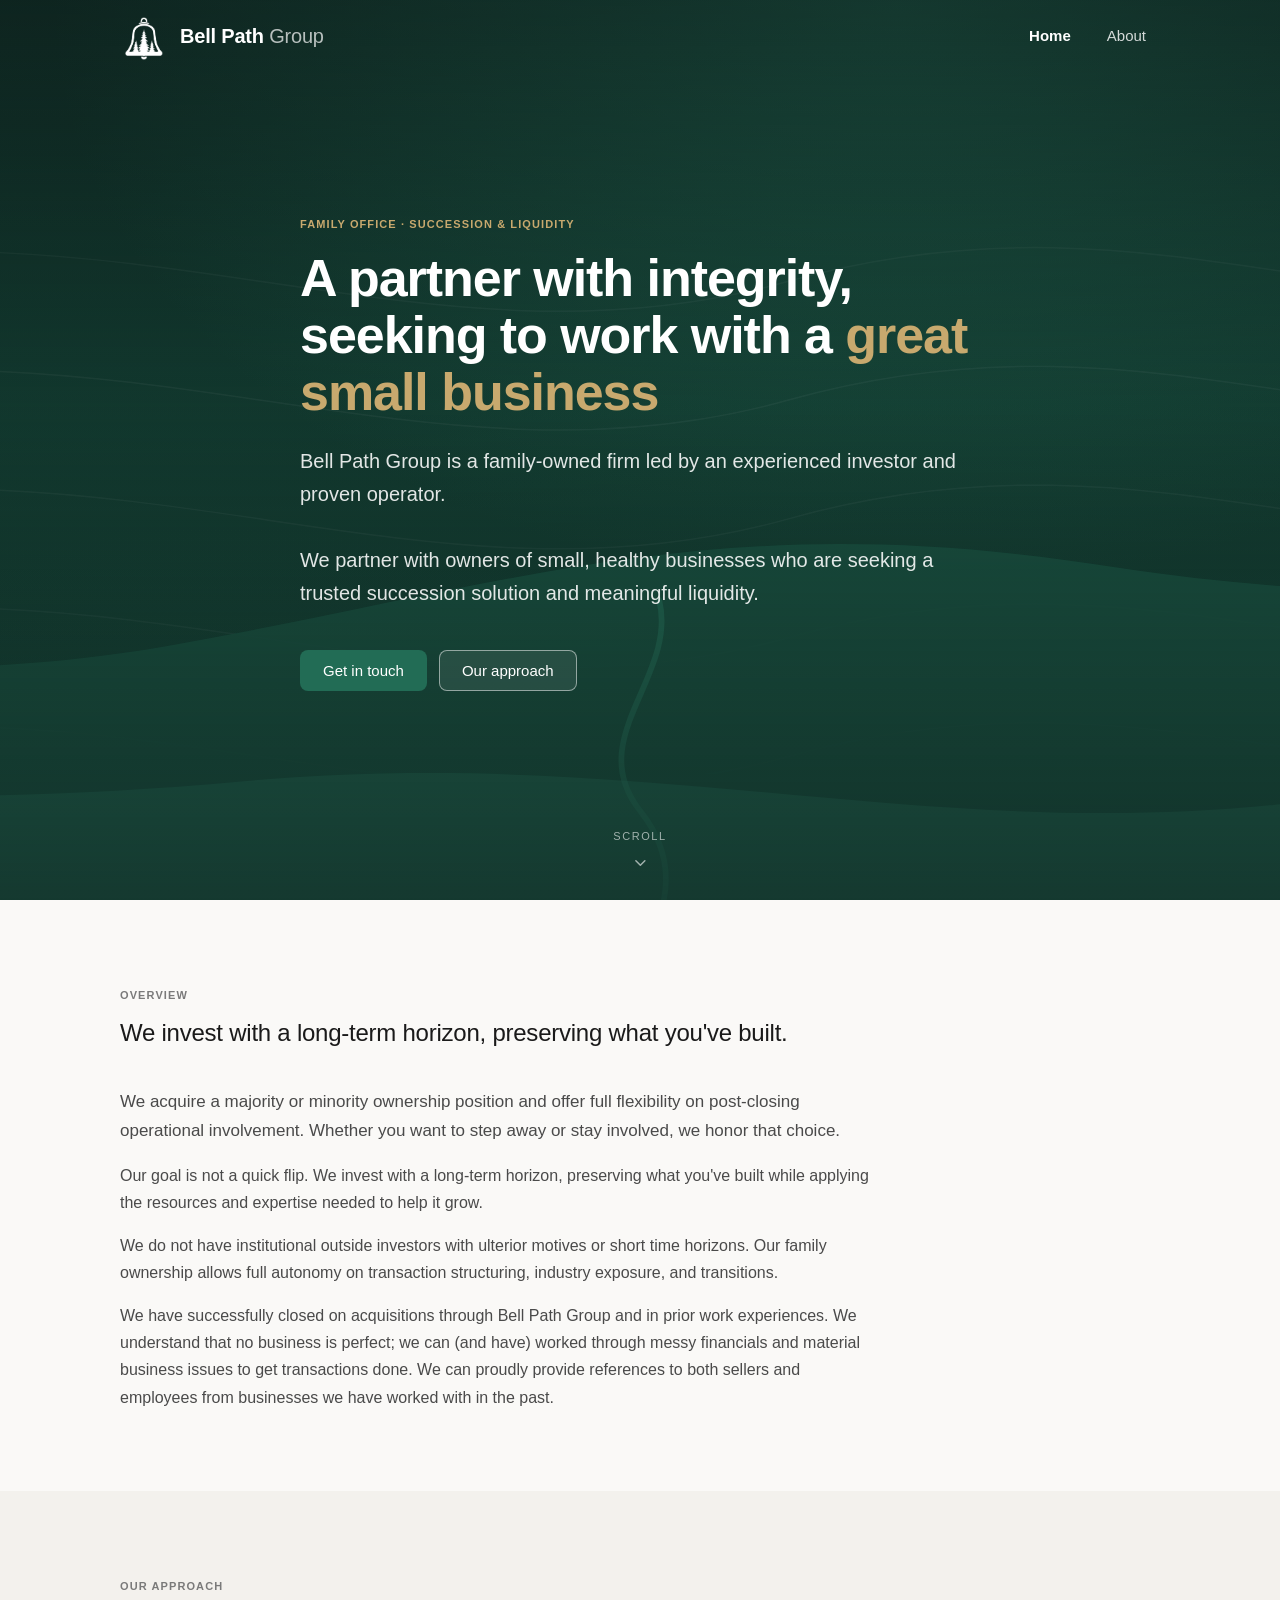
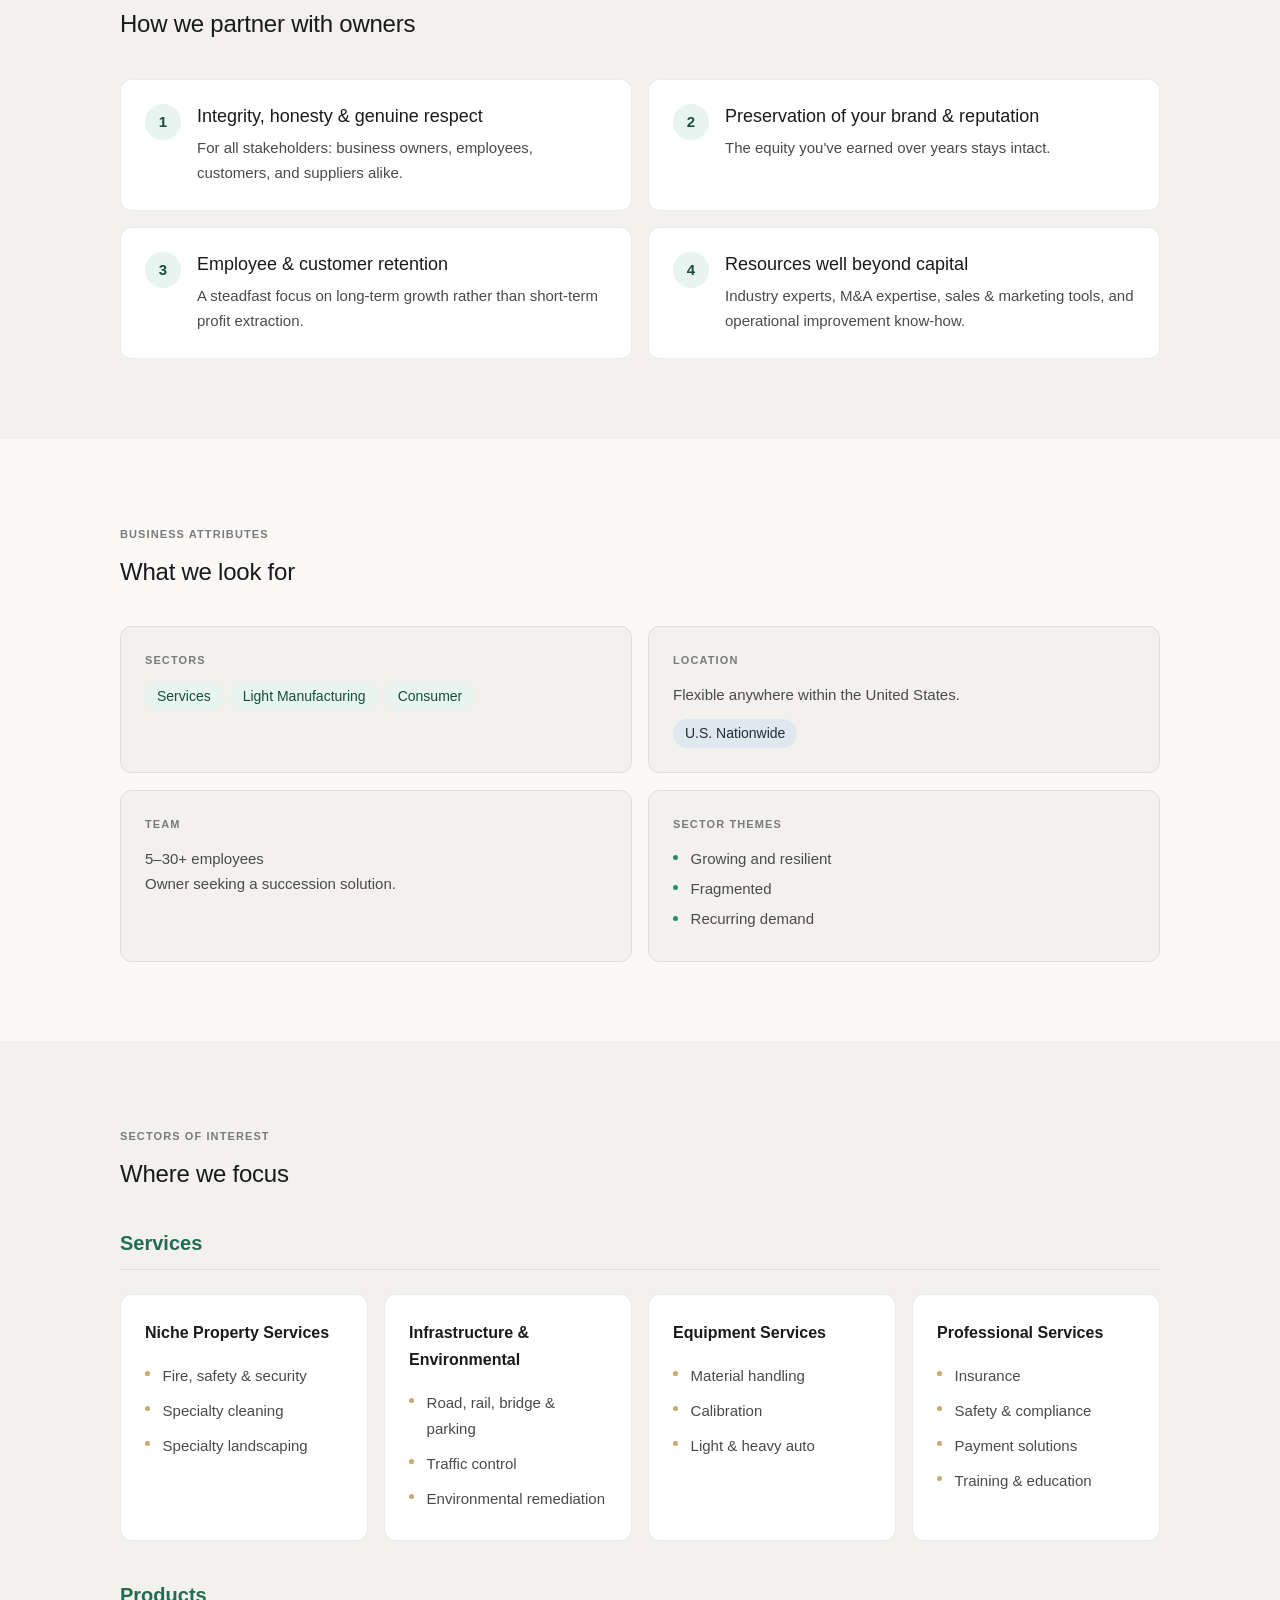
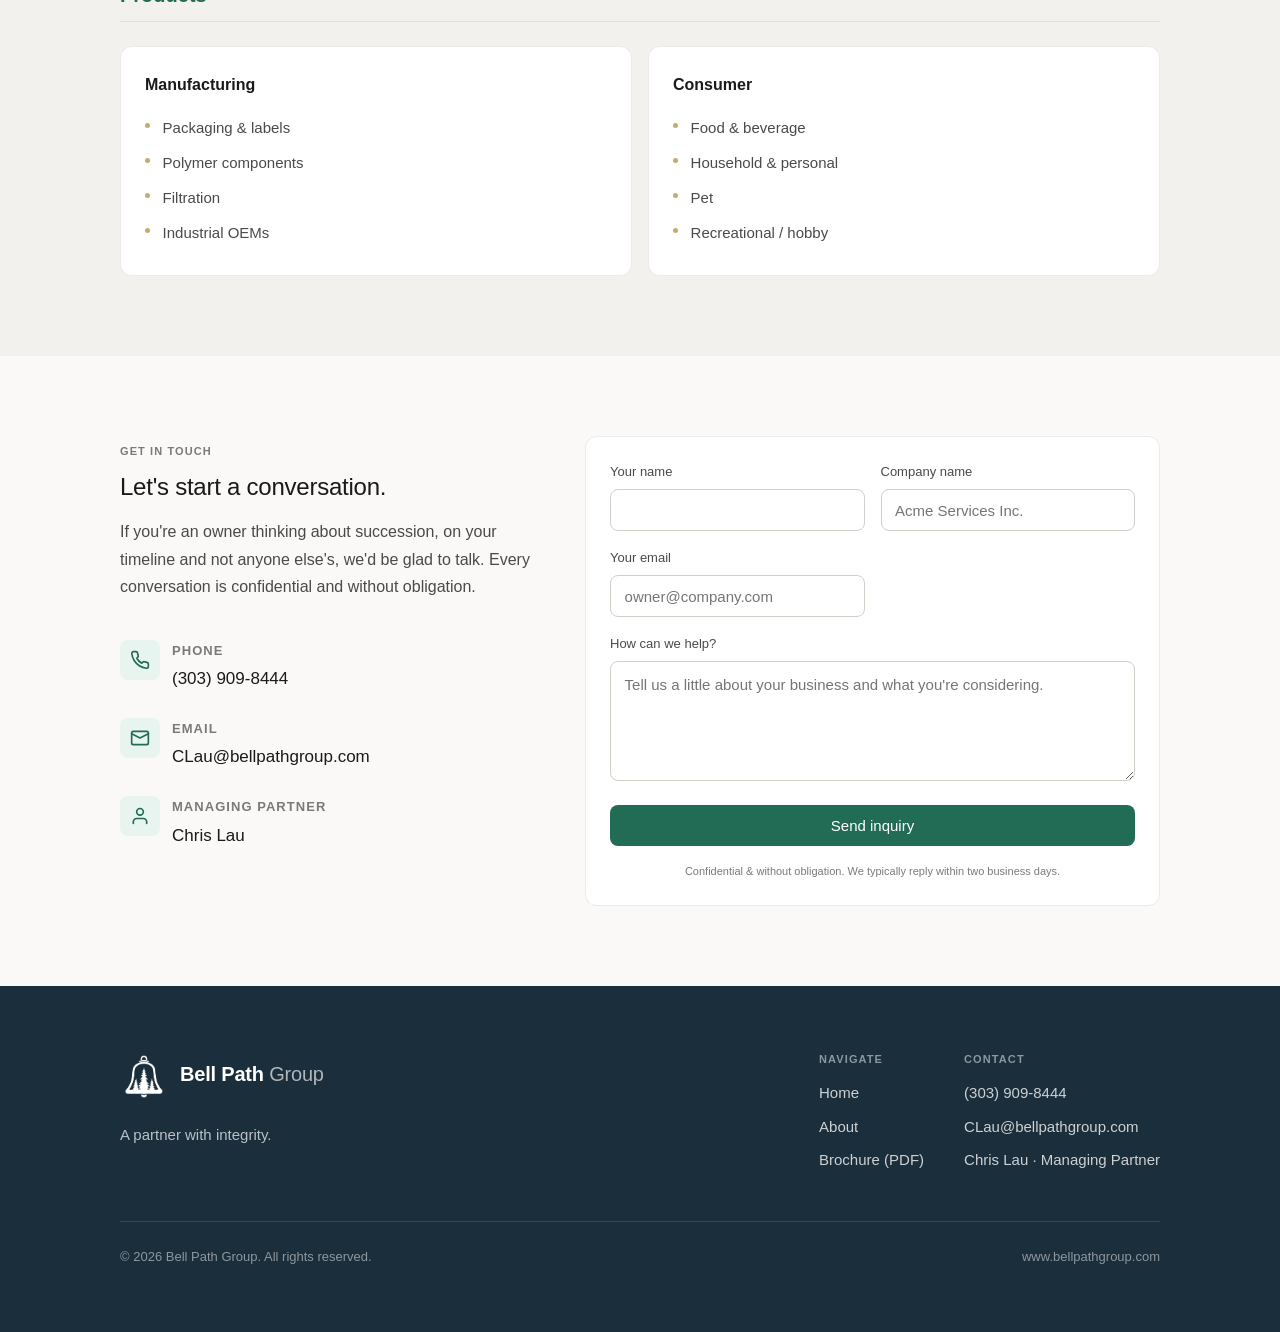
==== index.html @ 3718481f "Update overview copy and fix badge font size - Revised last overview paragraph with updated referenc" ====
<!DOCTYPE html>
<html lang="en">
<head>
  <meta charset="UTF-8" />
  <meta name="viewport" content="width=device-width, initial-scale=1.0" />

  <title>Bell Path Group — A partner with integrity for your small business</title>
  <meta name="description" content="Bell Path Group partners with owners of small, healthy businesses seeking a trusted succession solution and meaningful liquidity — investing for the long term, with integrity." />

  <!-- Canonical & social -->
  <link rel="canonical" href="https://www.bellpathgroup.com/" />
  <meta property="og:type" content="website" />
  <meta property="og:url" content="https://www.bellpathgroup.com/" />
  <meta property="og:title" content="Bell Path Group — A partner with integrity" />
  <meta property="og:description" content="A trusted succession solution and meaningful liquidity for owners of small, healthy businesses. Long-term partnership, not a rushed transaction." />
  <meta name="theme-color" content="#226C55" />

  <!-- Favicon: generated from the Bell Path Group bell mark -->
  <link rel="icon" href="assets/favicon.ico" sizes="any" />
  <link rel="icon" type="image/png" sizes="64x64" href="assets/favicon.png" />
  <link rel="apple-touch-icon" href="assets/apple-touch-icon.png" />

  <link rel="preload" href="assets/css/styles.css" as="style" />
  <link rel="stylesheet" href="assets/css/styles.css" />
</head>
<body>
  <a class="skip-link" href="#main">Skip to content</a>

  <!-- ====================================================================
       NAVIGATION (shared across pages)
       ==================================================================== -->
  <header class="nav" data-nav>
    <div class="nav__inner">
      <a class="brand" href="/" aria-label="Bell Path Group — home">
        <span class="brand__emblem">
          <img class="logo-white" src="assets/logo-white.png" alt="" width="46" height="46" />
          <img class="logo-green" src="assets/logo-green.png" alt="" width="46" height="46" />
        </span>
        <span class="brand__word">Bell Path <span class="sub">Group</span></span>
      </a>

      <button class="nav__toggle" data-nav-toggle aria-label="Toggle navigation menu" aria-expanded="false" aria-controls="nav-links">
        <svg width="24" height="24" viewBox="0 0 24 24" fill="none" stroke="currentColor" stroke-width="2" stroke-linecap="round">
          <line x1="3" y1="6" x2="21" y2="6"/><line x1="3" y1="12" x2="21" y2="12"/><line x1="3" y1="18" x2="21" y2="18"/>
        </svg>
      </button>

      <nav class="nav__links" id="nav-links" data-nav-links aria-label="Primary">
        <a class="nav__link" href="/" aria-current="page">Home</a>
        <a class="nav__link" href="/about/">About</a>
      </nav>
    </div>
  </header>

  <main id="main">

    <!-- ==================================================================
         HERO — layered, on-brand parallax scene
         ================================================================== -->
    <section class="hero" data-hero>
      <!-- Parallax stage: each layer scrolls at its own data-speed -->
      <div class="hero__stage" aria-hidden="true">
        <div class="parallax-layer layer--sky"       data-speed="0.04"></div>
        <div class="parallax-layer layer--topo"      data-speed="0.10"></div>
        <div class="parallax-layer layer--ridge-far" data-speed="0.16"></div>
        <div class="parallax-layer layer--ridge-mid" data-speed="0.26"></div>
        <div class="parallax-layer layer--fore"      data-speed="0.40"></div>
      </div>
      <div class="hero__scrim" aria-hidden="true"></div>

      <div class="container hero__content">
        <span class="eyebrow reveal">Family Office · Succession & Liquidity</span>
        <h1 class="display hero__title reveal" data-delay="1">
          A partner with integrity, seeking to work with a <span class="accent">great small business</span>
        </h1>
        <p class="hero__lede reveal" data-delay="2">
          Bell Path Group is a family-owned firm led by an experienced investor and proven operator.<br><br>We partner with owners of small, healthy businesses who are seeking a trusted succession solution and meaningful liquidity.
        </p>
        <div class="hero__actions reveal" data-delay="3">
          <a class="btn btn--primary" href="#contact">Get in touch</a>
          <a class="btn btn--outline btn--on-dark" href="#approach">Our approach</a>
        </div>
      </div>

      <span class="hero__cue" aria-hidden="true">
        Scroll
        <svg width="18" height="18" viewBox="0 0 24 24" fill="none" stroke="currentColor" stroke-width="2" stroke-linecap="round" stroke-linejoin="round">
          <polyline points="6 9 12 15 18 9"/>
        </svg>
      </span>
    </section>

    <!-- ==================================================================
         OVERVIEW
         ================================================================== -->
    <section class="section" id="overview">
      <div class="container">
        <div class="section-head reveal">
          <span class="eyebrow">Overview</span>
          <h2>We invest with a long-term horizon, preserving what you've built.</h2>
        </div>
        <div class="prose" style="max-width: var(--maxw-prose);">
          <p class="body-lg reveal">
            We acquire a majority or minority ownership position and offer full flexibility on post-closing
            operational involvement. Whether you want to step away or stay involved, we honor that choice.
          </p>
          <p class="body reveal mt-4" data-delay="1">
            Our goal is not a quick flip. We invest with a long-term horizon, preserving what you've
            built while applying the resources and expertise needed to help it grow.
          </p>
          <p class="body reveal mt-4" data-delay="2">
            We do not have institutional outside investors with ulterior motives or short time horizons. Our family ownership allows full autonomy on transaction structuring, industry exposure, and transitions.
          </p>
          <p class="body reveal mt-4" data-delay="3">
            We have successfully closed on acquisitions through Bell Path Group and in prior work experiences. We understand that no business is perfect; we can (and have) worked through messy financials and material business issues to get transactions done. We can proudly provide references to both sellers and employees from businesses we have worked with in the past.
          </p>
        </div>
      </div>
    </section>

    <!-- ==================================================================
         OUR APPROACH
         ================================================================== -->
    <section class="section bg-linen" id="approach">
      <div class="container">
        <div class="section-head reveal">
          <span class="eyebrow">Our Approach</span>
          <h2>How we partner with owners</h2>
        </div>
        <div class="approach">
          <div class="approach__item reveal">
            <span class="approach__num">1</span>
            <div>
              <h3>Integrity, honesty &amp; genuine respect</h3>
              <p>For all stakeholders: business owners, employees, customers, and suppliers alike.</p>
            </div>
          </div>
          <div class="approach__item reveal" data-delay="1">
            <span class="approach__num">2</span>
            <div>
              <h3>Preservation of your brand &amp; reputation</h3>
              <p>The equity you've earned over years stays intact.</p>
            </div>
          </div>
          <div class="approach__item reveal" data-delay="2">
            <span class="approach__num">3</span>
            <div>
              <h3>Employee &amp; customer retention</h3>
              <p>A steadfast focus on long-term growth rather than short-term profit extraction.</p>
            </div>
          </div>
          <div class="approach__item reveal" data-delay="3">
            <span class="approach__num">4</span>
            <div>
              <h3>Resources well beyond capital</h3>
              <p>Industry experts, M&amp;A expertise, sales &amp; marketing tools, and operational improvement know-how.</p>
            </div>
          </div>
        </div>
      </div>
    </section>

    <!-- ==================================================================
         BUSINESS ATTRIBUTES
         ================================================================== -->
    <section class="section" id="attributes">
      <div class="container">
        <div class="section-head reveal">
          <span class="eyebrow">Business Attributes</span>
          <h2>What we look for</h2>
        </div>

        <div class="grid grid--2">
          <div class="card card--surface attr reveal">
            <span class="eyebrow">Sectors</span>
            <div class="tag-row mt-2">
              <span class="badge badge--green">Services</span>
              <span class="badge badge--green">Light Manufacturing</span>
              <span class="badge badge--green">Consumer</span>
            </div>
          </div>
          <div class="card card--surface attr reveal" data-delay="1">
            <span class="eyebrow">Location</span>
            <p>Flexible anywhere within the United States.</p>
            <span class="badge badge--navy mt-2" style="margin-top:0.75rem;">U.S. Nationwide</span>
          </div>
          <div class="card card--surface attr reveal" data-delay="2">
            <span class="eyebrow">Team</span>
            <p>5–30+ employees</p>
            <p>Owner seeking a succession solution.</p>
          </div>
          <div class="card card--surface attr reveal" data-delay="3">
            <span class="eyebrow">Sector Themes</span>
            <ul>
              <li>Growing and resilient</li>
              <li>Fragmented</li>
              <li>Recurring demand</li>
            </ul>
          </div>
        </div>
      </div>
    </section>

    <!-- ==================================================================
         SECTORS OF INTEREST
         ================================================================== -->
    <section class="section bg-linen" id="sectors">
      <div class="container">
        <div class="section-head reveal">
          <span class="eyebrow">Sectors of Interest</span>
          <h2>Where we focus</h2>
        </div>

        <!-- Services -->
        <div class="sector-group">
          <h3 class="reveal">Services</h3>
          <div class="grid grid--4">
            <div class="card sector-card reveal">
              <h4>Niche Property Services</h4>
              <ul>
                <li>Fire, safety &amp; security</li>
                <li>Specialty cleaning</li>
                <li>Specialty landscaping</li>
              </ul>
            </div>
            <div class="card sector-card reveal" data-delay="1">
              <h4>Infrastructure &amp; Environmental</h4>
              <ul>
                <li>Road, rail, bridge &amp; parking</li>
                <li>Traffic control</li>
                <li>Environmental remediation</li>
              </ul>
            </div>
            <div class="card sector-card reveal" data-delay="2">
              <h4>Equipment Services</h4>
              <ul>
                <li>Material handling</li>
                <li>Calibration</li>
                <li>Light &amp; heavy auto</li>
              </ul>
            </div>
            <div class="card sector-card reveal" data-delay="3">
              <h4>Professional Services</h4>
              <ul>
                <li>Insurance</li>
                <li>Safety &amp; compliance</li>
                <li>Payment solutions</li>
                <li>Training &amp; education</li>
              </ul>
            </div>
          </div>
        </div>

        <!-- Products -->
        <div class="sector-group">
          <h3 class="reveal">Products</h3>
          <div class="grid grid--2">
            <div class="card sector-card reveal">
              <h4>Manufacturing</h4>
              <ul>
                <li>Packaging &amp; labels</li>
                <li>Polymer components</li>
                <li>Filtration</li>
                <li>Industrial OEMs</li>
              </ul>
            </div>
            <div class="card sector-card reveal" data-delay="1">
              <h4>Consumer</h4>
              <ul>
                <li>Food &amp; beverage</li>
                <li>Household &amp; personal</li>
                <li>Pet</li>
                <li>Recreational / hobby</li>
              </ul>
            </div>
          </div>
        </div>
      </div>
    </section>

    <!-- ==================================================================
         CONTACT — Netlify-ready form + direct details
         ================================================================== -->
    <section class="section" id="contact">
      <div class="container">
        <div class="contact-grid">
          <!-- Left: invitation + direct contact -->
          <div class="reveal">
            <span class="eyebrow">Get in touch</span>
            <h2 class="mt-2">Let's start a conversation.</h2>
            <p class="body mt-4">
              If you're an owner thinking about succession, on your timeline and not anyone else's,
              we'd be glad to talk. Every conversation is confidential and without obligation.
            </p>

            <div class="mt-10">
              <div class="contact-detail">
                <span class="contact-detail__icon" aria-hidden="true">
                  <svg width="20" height="20" viewBox="0 0 24 24" fill="none" stroke="currentColor" stroke-width="2" stroke-linecap="round" stroke-linejoin="round">
                    <path d="M22 16.92v3a2 2 0 0 1-2.18 2 19.79 19.79 0 0 1-8.63-3.07 19.5 19.5 0 0 1-6-6 19.79 19.79 0 0 1-3.07-8.67A2 2 0 0 1 4.11 2h3a2 2 0 0 1 2 1.72c.13.96.36 1.9.7 2.81a2 2 0 0 1-.45 2.11L8.09 9.91a16 16 0 0 0 6 6l1.27-1.27a2 2 0 0 1 2.11-.45c.91.34 1.85.57 2.81.7A2 2 0 0 1 22 16.92z"/>
                  </svg>
                </span>
                <div>
                  <h4>Phone</h4>
                  <a href="tel:+18477700417">(303) 909-8444</a>
                </div>
              </div>

              <div class="contact-detail">
                <span class="contact-detail__icon" aria-hidden="true">
                  <svg width="20" height="20" viewBox="0 0 24 24" fill="none" stroke="currentColor" stroke-width="2" stroke-linecap="round" stroke-linejoin="round">
                    <rect x="2" y="4" width="20" height="16" rx="2"/><path d="m22 7-10 5L2 7"/>
                  </svg>
                </span>
                <div>
                  <h4>Email</h4>
                  <a href="mailto:CLau@bellpathgroup.com">CLau@bellpathgroup.com</a>
                </div>
              </div>

              <div class="contact-detail">
                <span class="contact-detail__icon" aria-hidden="true">
                  <svg width="20" height="20" viewBox="0 0 24 24" fill="none" stroke="currentColor" stroke-width="2" stroke-linecap="round" stroke-linejoin="round">
                    <path d="M20 21v-2a4 4 0 0 0-4-4H8a4 4 0 0 0-4 4v2"/><circle cx="12" cy="7" r="4"/>
                  </svg>
                </span>
                <div>
                  <h4>Managing Partner</h4>
                  <p>Chris Lau</p>
                </div>
              </div>
            </div>
          </div>

          <!-- Right: contact form (Web3Forms) -->
          <div class="card contact-card reveal" data-delay="1">
            <form id="inquiry-form" method="POST" action="https://api.web3forms.com/submit">
              <input type="hidden" name="access_key" value="f7a4c2f8-118b-4cdc-b929-c0ab3ffe552f" />
              <input type="hidden" name="subject" value="New Inquiry — Bell Path Group" />
              <input type="hidden" name="from_name" value="Bell Path Group Website" />
              <input type="checkbox" name="botcheck" style="display:none" />

              <div class="form-grid">
                <div class="field">
                  <label class="field-label" for="name">Your name</label>
                  <input class="field-input" id="name" name="name" type="text" autocomplete="name" required />
                </div>
                <div class="field">
                  <label class="field-label" for="company">Company name</label>
                  <input class="field-input" id="company" name="company" type="text" placeholder="Acme Services Inc." autocomplete="organization" />
                </div>
                <div class="field">
                  <label class="field-label" for="email">Your email</label>
                  <input class="field-input" id="email" name="email" type="email" placeholder="owner@company.com" autocomplete="email" required />
                </div>

                <div class="field full">
                  <label class="field-label" for="message">How can we help?</label>
                  <textarea class="field-textarea" id="message" name="message" placeholder="Tell us a little about your business and what you're considering."></textarea>
                </div>
              </div>

              <button class="btn btn--primary mt-6" type="submit" style="width:100%;">Send inquiry</button>
              <p class="field-hint text-center mt-4">Confidential &amp; without obligation. We typically reply within two business days.</p>
            </form>
          </div>
        </div>
      </div>
    </section>
  </main>

  <!-- ====================================================================
       FOOTER (shared across pages)
       ==================================================================== -->
  <footer class="footer">
    <div class="container footer__inner">
      <div class="footer__brand">
        <a class="brand" href="/" aria-label="Bell Path Group — home">
          <span class="brand__emblem">
            <img class="logo-white" src="assets/logo-white.png" alt="" width="46" height="46" />
            <img class="logo-green" src="assets/logo-green.png" alt="" width="46" height="46" />
          </span>
          <span class="brand__word">Bell Path <span class="sub">Group</span></span>
        </a>
        <p class="footer__tagline">A partner with integrity.</p>
      </div>

      <div class="footer__nav">
        <div class="footer__col">
          <h4>Navigate</h4>
          <a href="/">Home</a>
          <a href="/about/">About</a>
          <a href="assets/brochure.pdf" target="_blank" rel="noopener">Brochure (PDF)</a>
        </div>
        <div class="footer__col">
          <h4>Contact</h4>
          <a href="tel:+18477700417">(303) 909-8444</a>
          <a href="mailto:CLau@bellpathgroup.com">CLau@bellpathgroup.com</a>
          <p>Chris Lau · Managing Partner</p>
        </div>
      </div>
    </div>

    <div class="container">
      <div class="footer__bottom">
        <span>© <span data-year>2026</span> Bell Path Group. All rights reserved.</span>
        <span>www.bellpathgroup.com</span>
      </div>
    </div>
  </footer>

  <script src="assets/js/main.js" defer></script>
</body>
</html>
---- assets/css/styles.css ----
/* ============================================================================
   Bell Path Group — Global Stylesheet
   Tokens, type scale, components, and layout translated 1:1 from
   bell_path_group_style_guide.html (v1.0 · 2026).
   ========================================================================== */

/* ---------------------------------------------------------------------------
   1. Design Tokens
   ------------------------------------------------------------------------- */
:root {
  /* Brand color palette (per style guide) */
  --bp-primary: #226C55;        /* Forest — primary brand            */
  --bp-primary-dark: #174d3c;   /* Deep Forest — hover / dark accents */
  --bp-primary-light: #2d8a6d;  /* Sage — links / light hover         */
  --bp-primary-tint: #e8f4f0;   /* Mist — tinted backgrounds          */
  --bp-primary-mid: #d0ead3;
  --bp-navy: #1a2e3b;           /* Midnight — nav / footer / text     */
  --bp-navy-mid: #2c4a5e;
  --bp-gold: #c8a96e;           /* Wheat — gold accent                */
  --bp-gold-tint: #faf3e8;
  --bp-ivory: #faf9f7;          /* Page background                    */
  --bp-linen: #f3f1ed;          /* Cards / sections                   */

  /* Text */
  --bp-text: #1a1a1a;
  --bp-text-mid: #4a4a4a;
  --bp-text-muted: #7a7a7a;

  /* Borders */
  --bp-border: rgba(34, 108, 85, 0.15);
  --bp-border-neutral: rgba(0, 0, 0, 0.08);

  /* Radius scale */
  --radius-sm: 4px;   /* chips, tags            */
  --radius-md: 8px;   /* inputs, buttons        */
  --radius-lg: 12px;  /* cards                  */
  --radius-xl: 16px;  /* panels, modals         */

  /* Spacing scale (4 / 8 / 12 / 16 / 24 / 40 / 80) */
  --space-1: 4px;
  --space-2: 8px;
  --space-3: 12px;
  --space-4: 16px;
  --space-6: 24px;
  --space-10: 40px;
  --space-20: 80px;

  /* Motion — calm and confident, never flashy */
  --ease: ease-out;
  --t-hover: 150ms;
  --t-entrance: 300ms;
  --t-page: 400ms;

  /* Layout */
  --maxw: 1120px;
  --maxw-prose: 760px;
  --nav-h: 72px;
}

/* ---------------------------------------------------------------------------
   2. Reset & Base
   ------------------------------------------------------------------------- */
*,
*::before,
*::after { box-sizing: border-box; margin: 0; padding: 0; }

html {
  scroll-behavior: smooth;
  -webkit-text-size-adjust: 100%;
}

body {
  font-family: -apple-system, BlinkMacSystemFont, 'Inter', 'Segoe UI', sans-serif;
  background: var(--bp-ivory);
  color: var(--bp-text);
  line-height: 1.7;
  font-size: 16px;
  -webkit-font-smoothing: antialiased;
  text-rendering: optimizeLegibility;
  overflow-x: hidden;
}

img { max-width: 100%; display: block; }

a { color: var(--bp-primary-light); text-decoration: none; transition: color var(--t-hover) var(--ease); }
a:hover { color: var(--bp-primary-dark); }

:focus-visible {
  outline: 2px solid var(--bp-primary);
  outline-offset: 3px;
  border-radius: var(--radius-sm);
}

/* ---------------------------------------------------------------------------
   3. Type Scale (matches style guide spec)
   ------------------------------------------------------------------------- */
.display {
  font-size: clamp(2.5rem, 6vw, 3.25rem);  /* ~48px display */
  font-weight: 600;
  letter-spacing: -0.02em;
  line-height: 1.1;
}
h1, .h1 {
  font-size: clamp(1.9rem, 4vw, 2.25rem);  /* ~36px */
  font-weight: 600;
  letter-spacing: -0.01em;
  line-height: 1.2;
  color: var(--bp-text);
}
h2, .h2 {
  font-size: clamp(1.35rem, 2.6vw, 1.5rem); /* ~24px */
  font-weight: 500;
  letter-spacing: -0.01em;
  line-height: 1.3;
  color: var(--bp-text);
}
h3, .h3 {
  font-size: 1.125rem;                       /* 18px */
  font-weight: 500;
  line-height: 1.4;
  color: var(--bp-text);
}
.body-lg { font-size: 1.0625rem; line-height: 1.7; color: var(--bp-text-mid); }
.body { font-size: 1rem; line-height: 1.7; color: var(--bp-text-mid); }
.small { font-size: 0.8125rem; color: var(--bp-text-muted); line-height: 1.6; }

.eyebrow {
  font-size: 0.6875rem;        /* 11px */
  font-weight: 600;
  text-transform: uppercase;
  letter-spacing: 0.1em;
  color: var(--bp-text-muted);
  display: inline-block;
}
.eyebrow.on-tint { color: var(--bp-primary-dark); }

/* Limit prose line length to 65–75 characters */
.prose p { max-width: var(--maxw-prose); }

/* ---------------------------------------------------------------------------
   4. Layout helpers
   ------------------------------------------------------------------------- */
.container {
  width: 100%;
  max-width: var(--maxw);
  margin: 0 auto;
  padding-inline: clamp(1.25rem, 5vw, 2.5rem);
}
.section { padding-block: clamp(3.5rem, 8vw, 5rem); }
.section--tight { padding-block: clamp(2.5rem, 6vw, 3.5rem); }
.section-head { margin-bottom: var(--space-10); max-width: var(--maxw-prose); }
.section-head .eyebrow { margin-bottom: var(--space-3); }
.section-head h2 { margin-bottom: var(--space-3); }

.divider { height: 1px; background: var(--bp-border-neutral); border: 0; }

.bg-linen { background: var(--bp-linen); }
.bg-tint { background: var(--bp-primary-tint); }
.bg-navy { background: var(--bp-navy); color: #fff; }

/* ---------------------------------------------------------------------------
   5. Navigation — floating, calm
   ------------------------------------------------------------------------- */
.nav {
  position: fixed;
  top: 0; left: 0; right: 0;
  height: var(--nav-h);
  z-index: 50;
  display: flex;
  align-items: center;
  transition: background var(--t-page) var(--ease),
              border-color var(--t-page) var(--ease),
              backdrop-filter var(--t-page) var(--ease);
  border-bottom: 1px solid transparent;
}
/* Transparent over the dark hero, solid once scrolled */
.nav--solid {
  background: rgba(250, 249, 247, 0.85);
  backdrop-filter: saturate(180%) blur(12px);
  -webkit-backdrop-filter: saturate(180%) blur(12px);
  border-bottom-color: var(--bp-border-neutral);
}
.nav__inner {
  width: 100%;
  max-width: var(--maxw);
  margin: 0 auto;
  padding-inline: clamp(1.25rem, 5vw, 2.5rem);
  display: flex;
  align-items: center;
  justify-content: space-between;
  gap: var(--space-6);
}

/* Brand lockup */
.brand { display: inline-flex; align-items: center; gap: 0.75rem; }
.brand__emblem {
  width: 48px; height: 48px;
  padding: 5px;                 /* constant — keeps logo size stable across states */
  border-radius: 50%;
  background: transparent;      /* bare on light surfaces */
  display: grid; place-items: center;
  flex-shrink: 0;
  transition: opacity var(--t-hover) var(--ease),
              background var(--t-page) var(--ease);
}
.brand__emblem img { width: 100%; height: 100%; object-fit: contain; display: block; }
.brand:hover .brand__emblem { opacity: 0.82; }

.brand__word {
  font-size: 1.25rem; font-weight: 600; letter-spacing: -0.01em;
  color: var(--bp-primary);
  transition: color var(--t-page) var(--ease);
  white-space: nowrap;
}
.brand__word .sub { font-weight: 400; color: rgba(34, 108, 85, 0.65); }

/* Logo: white on dark hero and footer, natural green when nav is solid */
.brand__emblem img.logo-white { display: none; }
.nav:not(.nav--solid) .brand__emblem img.logo-green { filter: brightness(0) invert(1); }
.nav--solid .brand__emblem img.logo-green { filter: none; }
.footer__brand .brand__emblem img.logo-green { filter: brightness(0) invert(1); }

/* Over dark hero: invert brand wordmark */
.nav:not(.nav--solid) .brand__word { color: #fff; }
.nav:not(.nav--solid) .brand__word .sub { color: rgba(255, 255, 255, 0.7); }

/* Nav links */
.nav__links { display: flex; align-items: center; gap: var(--space-2); }
.nav__link {
  font-size: 0.9375rem;
  font-weight: 500;
  color: var(--bp-text-mid);
  padding: 0.5rem 0.875rem;
  border-radius: var(--radius-md);
  transition: color var(--t-hover) var(--ease), background var(--t-hover) var(--ease);
}
.nav__link:hover { color: var(--bp-primary); background: var(--bp-primary-tint); }
.nav__link[aria-current="page"] { color: var(--bp-primary); font-weight: 600; }
.nav:not(.nav--solid) .nav__link { color: rgba(255, 255, 255, 0.82); }
.nav:not(.nav--solid) .nav__link:hover { color: #fff; background: rgba(255, 255, 255, 0.12); }
.nav:not(.nav--solid) .nav__link[aria-current="page"] { color: #fff; }

/* ---------------------------------------------------------------------------
   6. Buttons
   ------------------------------------------------------------------------- */
.btn {
  display: inline-flex;
  align-items: center;
  justify-content: center;
  gap: 0.5rem;
  font-family: inherit;
  font-size: 0.9375rem;
  font-weight: 500;
  line-height: 1;
  padding: 0.75rem 1.375rem;
  border-radius: var(--radius-md);
  border: 1.5px solid transparent;
  cursor: pointer;
  transition: background var(--t-hover) var(--ease),
              color var(--t-hover) var(--ease),
              border-color var(--t-hover) var(--ease);
  white-space: nowrap;
}
.btn--primary { background: var(--bp-primary); color: #fff; }
.btn--primary:hover { background: var(--bp-primary-dark); color: #fff; }

.btn--outline { background: transparent; color: var(--bp-primary); border-color: var(--bp-primary); }
.btn--outline:hover { background: var(--bp-primary-tint); color: var(--bp-primary-dark); }

.btn--ghost { background: transparent; color: var(--bp-text-mid); border-color: var(--bp-border-neutral); }
.btn--ghost:hover { background: var(--bp-linen); color: var(--bp-text); }

.btn--navy { background: var(--bp-navy); color: #fff; }
.btn--navy:hover { background: #0f1d26; color: #fff; }

/* On dark hero, the outline button needs light treatment */
.btn--on-dark { background: rgba(255,255,255,0.08); color: #fff; border-color: rgba(255,255,255,0.5); }
.btn--on-dark:hover { background: rgba(255,255,255,0.16); border-color: #fff; }

/* Brochure button in nav — prominent, with download glyph */
.nav .btn { padding-block: 0.6rem; }
.nav:not(.nav--solid) .btn--primary { background: var(--bp-gold); color: var(--bp-navy); }
.nav:not(.nav--solid) .btn--primary:hover { background: #d8bd86; }

/* ---------------------------------------------------------------------------
   7. Badges & Tags
   ------------------------------------------------------------------------- */
.badge {
  display: inline-block;
  padding: 0.25rem 0.75rem;
  border-radius: 999px;
  font-size: 0.875rem;
  font-weight: 500;
  line-height: 1.5;
}
.badge--green { background: var(--bp-primary-tint); color: var(--bp-primary-dark); }
.badge--navy { background: #e0e8ef; color: var(--bp-navy); }
.badge--gold { background: var(--bp-gold-tint); color: #7a5c28; }
.badge--neutral { background: var(--bp-linen); color: var(--bp-text-mid); border: 1px solid var(--bp-border-neutral); }

.tag-row { display: flex; flex-wrap: wrap; gap: var(--space-2); }

/* ---------------------------------------------------------------------------
   8. Cards & Surfaces (elevation via border/contrast — never box-shadow)
   ------------------------------------------------------------------------- */
.card {
  background: #fff;
  border: 1px solid var(--bp-border-neutral);
  border-radius: var(--radius-lg);
  padding: var(--space-6);
}
.card--surface { background: var(--bp-linen); }
.card--highlight { border: 1.5px solid rgba(34, 108, 85, 0.25); }
.card--tint { background: var(--bp-primary-tint); border: 1px solid var(--bp-border); }
.card--navy { background: var(--bp-navy); color: #fff; border: none; }

/* ---------------------------------------------------------------------------
   9. Grid utilities
   ------------------------------------------------------------------------- */
.grid { display: grid; gap: var(--space-4); }
.grid--2 { grid-template-columns: repeat(2, 1fr); }
.grid--3 { grid-template-columns: repeat(3, 1fr); }
.grid--4 { grid-template-columns: repeat(4, 1fr); }
.grid--auto { grid-template-columns: repeat(auto-fit, minmax(220px, 1fr)); }

@media (max-width: 860px) {
  .grid--3, .grid--4 { grid-template-columns: repeat(2, 1fr); }
}
@media (max-width: 560px) {
  .grid--2, .grid--3, .grid--4 { grid-template-columns: 1fr; }
}

/* ---------------------------------------------------------------------------
   10. Reveal-on-scroll animation (respects reduced motion)
   ------------------------------------------------------------------------- */
.reveal {
  opacity: 0;
  transform: translateY(22px);
  transition: opacity var(--t-entrance) var(--ease),
              transform var(--t-entrance) var(--ease);
  will-change: opacity, transform;
}
.reveal.is-visible { opacity: 1; transform: none; }
.reveal[data-delay="1"] { transition-delay: 80ms; }
.reveal[data-delay="2"] { transition-delay: 160ms; }
.reveal[data-delay="3"] { transition-delay: 240ms; }

@media (prefers-reduced-motion: reduce) {
  html { scroll-behavior: auto; }
  .reveal { opacity: 1; transform: none; transition: none; }
  .parallax-layer { transform: none !important; }
}

/* ---------------------------------------------------------------------------
   11. Footer
   ------------------------------------------------------------------------- */
.footer {
  background: var(--bp-navy);
  color: rgba(255, 255, 255, 0.7);
  padding-block: clamp(3rem, 6vw, 4rem);
}
.footer__inner {
  display: flex;
  flex-wrap: wrap;
  justify-content: space-between;
  align-items: flex-start;
  gap: var(--space-10);
}
.footer__brand .brand__word { color: #fff; }
.footer__brand .brand__word .sub { color: rgba(255,255,255,0.65); }
.footer__tagline { margin-top: var(--space-4); max-width: 34ch; font-size: 0.9375rem; line-height: 1.7; }
.footer__col h4 {
  font-size: 0.6875rem; font-weight: 600; text-transform: uppercase;
  letter-spacing: 0.1em; color: rgba(255,255,255,0.5); margin-bottom: var(--space-3);
}
.footer__col a, .footer__col p { color: rgba(255,255,255,0.78); font-size: 0.9375rem; display: block; margin-bottom: 0.5rem; }
.footer__col a:hover { color: #fff; }
.footer__nav { display: flex; gap: var(--space-10); flex-wrap: wrap; }
.footer__bottom {
  margin-top: var(--space-10);
  padding-top: var(--space-6);
  border-top: 1px solid rgba(255,255,255,0.12);
  display: flex; flex-wrap: wrap; justify-content: space-between; gap: var(--space-3);
  font-size: 0.8125rem; color: rgba(255,255,255,0.5);
}

/* ---------------------------------------------------------------------------
   12. Forms (per style guide)
   ------------------------------------------------------------------------- */
.field { display: flex; flex-direction: column; }
.field-label { font-size: 0.8125rem; font-weight: 500; color: var(--bp-text-mid); margin-bottom: 0.4rem; }
.field-input,
.field-textarea {
  width: 100%;
  padding: 0.7rem 0.85rem;
  border: 1px solid #d0cfc8;
  border-radius: var(--radius-md);
  font-size: 0.9375rem;
  font-family: inherit;
  color: var(--bp-text);
  background: #fff;
  outline: none;
  transition: border-color var(--t-hover) var(--ease), box-shadow var(--t-hover) var(--ease);
}
.field-textarea { resize: vertical; min-height: 120px; line-height: 1.6; }
.field-input:focus,
.field-textarea:focus {
  border-color: var(--bp-primary);
  box-shadow: 0 0 0 3px rgba(34, 108, 85, 0.12);
}
.field-hint { font-size: 0.6875rem; color: var(--bp-text-muted); margin-top: 0.35rem; }

/* ---------------------------------------------------------------------------
   13. Utilities
   ------------------------------------------------------------------------- */
.skip-link {
  position: absolute; left: -999px; top: 0; z-index: 100;
  background: var(--bp-primary); color: #fff;
  padding: 0.6rem 1rem; border-radius: var(--radius-md);
}
.skip-link:focus { left: 1rem; top: 1rem; color: #fff; }

.visually-hidden {
  position: absolute; width: 1px; height: 1px; padding: 0; margin: -1px;
  overflow: hidden; clip: rect(0 0 0 0); white-space: nowrap; border: 0;
}
.text-center { text-align: center; }
.mt-2 { margin-top: var(--space-2); }
.mt-4 { margin-top: var(--space-4); }
.mt-6 { margin-top: var(--space-6); }
.mt-10 { margin-top: var(--space-10); }

/* ---------------------------------------------------------------------------
   14. HERO — layered, on-brand CSS scene with scroll parallax
   A misty forest "path" built entirely in code: stacked color washes, an
   abstract topographic ridge-line, and soft light. No external image.
   ------------------------------------------------------------------------- */
.hero {
  position: relative;
  min-height: 100svh;
  display: flex;
  align-items: center;
  overflow: hidden;
  background: var(--bp-navy);
  isolation: isolate;
}

/* Stage holds every parallax layer; each moves at its own rate via JS. */
.hero__stage { position: absolute; inset: -10% 0 0 0; z-index: -2; }
.parallax-layer {
  position: absolute;
  inset: 0;
  width: 100%;
  height: 120%;
  will-change: transform;
  background-repeat: no-repeat;
  background-size: cover;
  background-position: center;
}

/* Layer 1 — deep atmospheric gradient (sky / depth) */
.layer--sky {
  background:
    radial-gradient(120% 90% at 70% 8%, rgba(45, 138, 109, 0.45) 0%, rgba(45,138,109,0) 55%),
    radial-gradient(100% 80% at 18% 100%, rgba(23, 77, 60, 0.9) 0%, rgba(23,77,60,0) 60%),
    linear-gradient(180deg, #0e2a22 0%, #123b30 38%, #174d3c 100%);
}

/* Layer 2 — far ridge line (topographic silhouette) */
.layer--ridge-far {
  background-image: url("data:image/svg+xml,%3Csvg xmlns='http://www.w3.org/2000/svg' width='1440' height='600' viewBox='0 0 1440 600' preserveAspectRatio='xMidYMax slice'%3E%3Cpath d='M0 420 C 180 360 320 400 480 372 C 660 340 760 300 960 332 C 1140 360 1280 330 1440 352 L1440 600 L0 600 Z' fill='%231b5a47'/%3E%3C/svg%3E");
  background-position: center bottom;
  opacity: 0.9;
}

/* Layer 3 — mid ridge */
.layer--ridge-mid {
  background-image: url("data:image/svg+xml,%3Csvg xmlns='http://www.w3.org/2000/svg' width='1440' height='600' viewBox='0 0 1440 600' preserveAspectRatio='xMidYMax slice'%3E%3Cpath d='M0 470 C 200 430 300 460 520 440 C 720 422 860 470 1040 452 C 1220 434 1320 466 1440 450 L1440 600 L0 600 Z' fill='%23226C55'/%3E%3C/svg%3E");
  background-position: center bottom;
}

/* Layer 4 — foreground ridge with a winding "path" */
.layer--fore {
  background-image: url("data:image/svg+xml,%3Csvg xmlns='http://www.w3.org/2000/svg' width='1440' height='620' viewBox='0 0 1440 620' preserveAspectRatio='xMidYMax slice'%3E%3Cpath d='M0 540 C 240 500 360 540 600 528 C 820 518 980 560 1180 540 C 1300 528 1380 552 1440 544 L1440 620 L0 620 Z' fill='%23123b30'/%3E%3Cpath d='M690 620 C 700 560 760 520 720 470 C 690 432 740 400 730 360' stroke='%232d8a6d' stroke-width='3' fill='none' opacity='0.5' stroke-linecap='round'/%3E%3C/svg%3E");
  background-position: center bottom;
}

/* Topographic contour overlay — subtle "path" motif from the logo */
.layer--topo {
  background-image: url("data:image/svg+xml,%3Csvg xmlns='http://www.w3.org/2000/svg' width='1200' height='800' viewBox='0 0 1200 800'%3E%3Cg fill='none' stroke='%23ffffff' stroke-width='1' opacity='0.05'%3E%3Cpath d='M-50 250 C 250 180 450 320 700 250 C 950 180 1100 300 1300 240'/%3E%3Cpath d='M-50 330 C 250 260 450 400 700 330 C 950 260 1100 380 1300 320'/%3E%3Cpath d='M-50 410 C 250 340 450 480 700 410 C 950 340 1100 460 1300 400'/%3E%3Cpath d='M-50 490 C 250 420 450 560 700 490 C 950 420 1100 540 1300 480'/%3E%3Cpath d='M-50 570 C 250 500 450 640 700 570 C 950 500 1100 620 1300 560'/%3E%3C/g%3E%3C/svg%3E");
  background-size: cover;
}

/* Readability scrim so headline text always clears contrast */
.hero__scrim {
  position: absolute; inset: 0; z-index: -1;
  background:
    linear-gradient(180deg, rgba(14,30,28,0.55) 0%, rgba(14,30,28,0.15) 45%, rgba(14,30,28,0.65) 100%);
}

.hero__content { position: relative; z-index: 1; max-width: 760px; padding-block: var(--nav-h); }
.hero .eyebrow { color: var(--bp-gold); margin-bottom: var(--space-4); }
.hero__title { color: #fff; margin-bottom: var(--space-6); }
.hero__title .accent { color: var(--bp-gold); }
.hero__lede { color: rgba(255,255,255,0.88); font-size: clamp(1.05rem, 2.2vw, 1.25rem); line-height: 1.65; max-width: 60ch; }
.hero__actions { display: flex; flex-wrap: wrap; gap: var(--space-3); margin-top: var(--space-10); }

/* Scroll cue */
.hero__cue {
  position: absolute; left: 50%; bottom: 1.75rem; transform: translateX(-50%);
  z-index: 1; display: flex; flex-direction: column; align-items: center; gap: 0.5rem;
  color: rgba(255,255,255,0.6); font-size: 0.6875rem; letter-spacing: 0.14em; text-transform: uppercase;
}
.hero__cue svg { animation: cueBob 2.4s var(--ease) infinite; }
@keyframes cueBob { 0%,100% { transform: translateY(0); } 50% { transform: translateY(6px); } }
@media (prefers-reduced-motion: reduce) { .hero__cue svg { animation: none; } }

/* ---------------------------------------------------------------------------
   15. Approach list (numbered, calm)
   ------------------------------------------------------------------------- */
.approach { display: grid; gap: var(--space-4); grid-template-columns: repeat(2, 1fr); }
@media (max-width: 760px) { .approach { grid-template-columns: 1fr; } }
.approach__item {
  display: flex; gap: var(--space-4);
  padding: var(--space-6);
  background: #fff;
  border: 1px solid var(--bp-border-neutral);
  border-radius: var(--radius-lg);
  transition: border-color var(--t-hover) var(--ease);
}
.approach__item:hover { border-color: rgba(34,108,85,0.3); }
.approach__num {
  flex-shrink: 0;
  width: 36px; height: 36px;
  border-radius: 999px;
  background: var(--bp-primary-tint);
  color: var(--bp-primary-dark);
  display: grid; place-items: center;
  font-weight: 600; font-size: 0.9375rem;
}
.approach__item h3 { margin-bottom: 0.35rem; }
.approach__item p { font-size: 0.9375rem; color: var(--bp-text-mid); }

/* ---------------------------------------------------------------------------
   16. Attribute cards
   ------------------------------------------------------------------------- */
.attr { padding: var(--space-6); }
.attr .eyebrow { margin-bottom: var(--space-3); display: block; }
.attr p, .attr ul { font-size: 0.9375rem; color: var(--bp-text-mid); }
.attr ul { list-style: none; }
.attr li { padding-left: 1.1rem; position: relative; margin-bottom: 0.3rem; }
.attr li::before {
  content: ""; position: absolute; left: 0; top: 0.62em;
  width: 5px; height: 5px; border-radius: 999px; background: var(--bp-primary-light);
}
.attr .num { font-size: 1.5rem; font-weight: 600; color: var(--bp-primary); letter-spacing: -0.02em; }

/* ---------------------------------------------------------------------------
   17. Sectors — services / products columns
   ------------------------------------------------------------------------- */
.sector-group { margin-bottom: var(--space-10); }
.sector-group:last-child { margin-bottom: 0; }
.sector-group > h3 {
  font-size: 1.25rem; font-weight: 600; color: var(--bp-primary);
  margin-bottom: var(--space-6); padding-bottom: var(--space-3);
  border-bottom: 1px solid var(--bp-border-neutral);
}
.sector-card h4 { font-size: 1rem; font-weight: 600; color: var(--bp-text); margin-bottom: var(--space-3); }
.sector-card ul { list-style: none; }
.sector-card li {
  font-size: 0.9375rem; color: var(--bp-text-mid);
  padding: 0.3rem 0 0.3rem 1.1rem; position: relative;
}
.sector-card li::before {
  content: ""; position: absolute; left: 0; top: 0.85em;
  width: 5px; height: 5px; border-radius: 999px; background: var(--bp-gold);
}

/* ---------------------------------------------------------------------------
   18. Contact section
   ------------------------------------------------------------------------- */
.contact-grid {
  display: grid; gap: var(--space-10);
  grid-template-columns: 0.85fr 1.15fr;
  align-items: start;
}
@media (max-width: 860px) { .contact-grid { grid-template-columns: 1fr; } }
.contact-card .form-grid {
  display: grid; grid-template-columns: 1fr 1fr; gap: var(--space-4);
}
.contact-card .form-grid .full { grid-column: 1 / -1; }
@media (max-width: 520px) { .contact-card .form-grid { grid-template-columns: 1fr; } }
.contact-detail { display: flex; gap: var(--space-3); align-items: flex-start; margin-bottom: var(--space-6); }
.contact-detail__icon {
  flex-shrink: 0; width: 40px; height: 40px; border-radius: var(--radius-md);
  background: var(--bp-primary-tint); color: var(--bp-primary); display: grid; place-items: center;
}
.contact-detail h4 { font-size: 0.8125rem; font-weight: 600; color: var(--bp-text-muted); text-transform: uppercase; letter-spacing: 0.08em; margin-bottom: 0.2rem; }
.contact-detail a, .contact-detail p { font-size: 1.0625rem; color: var(--bp-text); font-weight: 500; }
.contact-detail a:hover { color: var(--bp-primary); }

/* ---------------------------------------------------------------------------
   19. About page specifics
   ------------------------------------------------------------------------- */
.page-hero {
  position: relative;
  padding-top: calc(var(--nav-h) + clamp(3rem, 8vw, 5.5rem));
  padding-bottom: clamp(3rem, 7vw, 4.5rem);
  background: var(--bp-navy);
  color: #fff;
  overflow: hidden;
  isolation: isolate;
}
.page-hero::before {
  content: ""; position: absolute; inset: 0; z-index: -1;
  background:
    radial-gradient(110% 90% at 80% 0%, rgba(45,138,109,0.4) 0%, rgba(45,138,109,0) 55%),
    linear-gradient(180deg, #0e2a22 0%, #174d3c 100%);
}
.page-hero::after {
  content: ""; position: absolute; inset: 0; z-index: -1; opacity: 0.06;
  background-image: url("data:image/svg+xml,%3Csvg xmlns='http://www.w3.org/2000/svg' width='1200' height='600' viewBox='0 0 1200 600'%3E%3Cg fill='none' stroke='%23ffffff' stroke-width='1'%3E%3Cpath d='M-50 200 C 250 140 450 260 700 200 C 950 140 1100 240 1300 190'/%3E%3Cpath d='M-50 290 C 250 230 450 350 700 290 C 950 230 1100 330 1300 280'/%3E%3Cpath d='M-50 380 C 250 320 450 440 700 380 C 950 320 1100 420 1300 370'/%3E%3Cpath d='M-50 470 C 250 410 450 530 700 470 C 950 410 1100 510 1300 460'/%3E%3C/g%3E%3C/svg%3E");
  background-size: cover;
}
.page-hero .eyebrow { color: var(--bp-gold); margin-bottom: var(--space-4); }
.page-hero h1 { color: #fff; max-width: 28ch; }
.page-hero p { color: rgba(255,255,255,0.85); margin-top: var(--space-4); max-width: 60ch; font-size: 1.0625rem; }

/* Story prose */
.prose-block { max-width: var(--maxw-prose); }
.prose-block p { margin-bottom: var(--space-4); color: var(--bp-text-mid); }
.prose-block p:last-child { margin-bottom: 0; }

/* Experience timeline */
.xp { display: grid; gap: var(--space-4); }
.xp__item {
  padding: var(--space-6);
  background: #fff;
  border: 1px solid var(--bp-border-neutral);
  border-left: 3px solid var(--bp-primary);
  border-radius: var(--radius-lg);
}
.xp__head { display: flex; flex-wrap: wrap; align-items: baseline; gap: 0.5rem 0.75rem; margin-bottom: var(--space-3); }
.xp__role { font-size: 1.125rem; font-weight: 600; color: var(--bp-text); }
.xp__org { font-size: 0.9375rem; color: var(--bp-primary); font-weight: 500; }
.xp__list { list-style: none; }
.xp__list li {
  font-size: 0.9375rem; color: var(--bp-text-mid);
  padding: 0.3rem 0 0.3rem 1.1rem; position: relative;
}
.xp__list li::before {
  content: ""; position: absolute; left: 0; top: 0.82em;
  width: 5px; height: 5px; border-radius: 999px; background: var(--bp-primary-light);
}

/* ---------------------------------------------------------------------------
   20. Mobile navigation
   ------------------------------------------------------------------------- */
.nav__toggle {
  display: none;
  width: 44px; height: 44px;
  align-items: center; justify-content: center;
  background: transparent; border: none; cursor: pointer;
  color: var(--bp-text); border-radius: var(--radius-md);
}
.nav:not(.nav--solid) .nav__toggle { color: #fff; }

@media (max-width: 720px) {
  .nav__toggle { display: inline-flex; }
  .nav__links {
    position: fixed;
    inset: var(--nav-h) 0 auto 0;
    flex-direction: column;
    align-items: stretch;
    gap: 0;
    background: var(--bp-ivory);
    border-bottom: 1px solid var(--bp-border-neutral);
    padding: var(--space-3) clamp(1.25rem, 5vw, 2.5rem) var(--space-6);
    transform: translateY(-12px);
    opacity: 0;
    pointer-events: none;
    transition: opacity var(--t-entrance) var(--ease), transform var(--t-entrance) var(--ease);
  }
  .nav__links.is-open { transform: none; opacity: 1; pointer-events: auto; }
  /* Mobile menu always uses solid-style links regardless of nav state */
  .nav__link,
  .nav:not(.nav--solid) .nav__link { color: var(--bp-text-mid); padding: 0.85rem 0.5rem; border-radius: var(--radius-md); }
  .nav__link[aria-current="page"],
  .nav:not(.nav--solid) .nav__link[aria-current="page"] { color: var(--bp-primary); }
  .nav__links .btn { margin-top: var(--space-3); }
  .nav:not(.nav--solid) .btn--primary { background: var(--bp-primary); color: #fff; }
}
---- assets/css/styles.css ----
/* ============================================================================
   Bell Path Group — Global Stylesheet
   Tokens, type scale, components, and layout translated 1:1 from
   bell_path_group_style_guide.html (v1.0 · 2026).
   ========================================================================== */

/* ---------------------------------------------------------------------------
   1. Design Tokens
   ------------------------------------------------------------------------- */
:root {
  /* Brand color palette (per style guide) */
  --bp-primary: #226C55;        /* Forest — primary brand            */
  --bp-primary-dark: #174d3c;   /* Deep Forest — hover / dark accents */
  --bp-primary-light: #2d8a6d;  /* Sage — links / light hover         */
  --bp-primary-tint: #e8f4f0;   /* Mist — tinted backgrounds          */
  --bp-primary-mid: #d0ead3;
  --bp-navy: #1a2e3b;           /* Midnight — nav / footer / text     */
  --bp-navy-mid: #2c4a5e;
  --bp-gold: #c8a96e;           /* Wheat — gold accent                */
  --bp-gold-tint: #faf3e8;
  --bp-ivory: #faf9f7;          /* Page background                    */
  --bp-linen: #f3f1ed;          /* Cards / sections                   */

  /* Text */
  --bp-text: #1a1a1a;
  --bp-text-mid: #4a4a4a;
  --bp-text-muted: #7a7a7a;

  /* Borders */
  --bp-border: rgba(34, 108, 85, 0.15);
  --bp-border-neutral: rgba(0, 0, 0, 0.08);

  /* Radius scale */
  --radius-sm: 4px;   /* chips, tags            */
  --radius-md: 8px;   /* inputs, buttons        */
  --radius-lg: 12px;  /* cards                  */
  --radius-xl: 16px;  /* panels, modals         */

  /* Spacing scale (4 / 8 / 12 / 16 / 24 / 40 / 80) */
  --space-1: 4px;
  --space-2: 8px;
  --space-3: 12px;
  --space-4: 16px;
  --space-6: 24px;
  --space-10: 40px;
  --space-20: 80px;

  /* Motion — calm and confident, never flashy */
  --ease: ease-out;
  --t-hover: 150ms;
  --t-entrance: 300ms;
  --t-page: 400ms;

  /* Layout */
  --maxw: 1120px;
  --maxw-prose: 760px;
  --nav-h: 72px;
}

/* ---------------------------------------------------------------------------
   2. Reset & Base
   ------------------------------------------------------------------------- */
*,
*::before,
*::after { box-sizing: border-box; margin: 0; padding: 0; }

html {
  scroll-behavior: smooth;
  -webkit-text-size-adjust: 100%;
}

body {
  font-family: -apple-system, BlinkMacSystemFont, 'Inter', 'Segoe UI', sans-serif;
  background: var(--bp-ivory);
  color: var(--bp-text);
  line-height: 1.7;
  font-size: 16px;
  -webkit-font-smoothing: antialiased;
  text-rendering: optimizeLegibility;
  overflow-x: hidden;
}

img { max-width: 100%; display: block; }

a { color: var(--bp-primary-light); text-decoration: none; transition: color var(--t-hover) var(--ease); }
a:hover { color: var(--bp-primary-dark); }

:focus-visible {
  outline: 2px solid var(--bp-primary);
  outline-offset: 3px;
  border-radius: var(--radius-sm);
}

/* ---------------------------------------------------------------------------
   3. Type Scale (matches style guide spec)
   ------------------------------------------------------------------------- */
.display {
  font-size: clamp(2.5rem, 6vw, 3.25rem);  /* ~48px display */
  font-weight: 600;
  letter-spacing: -0.02em;
  line-height: 1.1;
}
h1, .h1 {
  font-size: clamp(1.9rem, 4vw, 2.25rem);  /* ~36px */
  font-weight: 600;
  letter-spacing: -0.01em;
  line-height: 1.2;
  color: var(--bp-text);
}
h2, .h2 {
  font-size: clamp(1.35rem, 2.6vw, 1.5rem); /* ~24px */
  font-weight: 500;
  letter-spacing: -0.01em;
  line-height: 1.3;
  color: var(--bp-text);
}
h3, .h3 {
  font-size: 1.125rem;                       /* 18px */
  font-weight: 500;
  line-height: 1.4;
  color: var(--bp-text);
}
.body-lg { font-size: 1.0625rem; line-height: 1.7; color: var(--bp-text-mid); }
.body { font-size: 1rem; line-height: 1.7; color: var(--bp-text-mid); }
.small { font-size: 0.8125rem; color: var(--bp-text-muted); line-height: 1.6; }

.eyebrow {
  font-size: 0.6875rem;        /* 11px */
  font-weight: 600;
  text-transform: uppercase;
  letter-spacing: 0.1em;
  color: var(--bp-text-muted);
  display: inline-block;
}
.eyebrow.on-tint { color: var(--bp-primary-dark); }

/* Limit prose line length to 65–75 characters */
.prose p { max-width: var(--maxw-prose); }

/* ---------------------------------------------------------------------------
   4. Layout helpers
   ------------------------------------------------------------------------- */
.container {
  width: 100%;
  max-width: var(--maxw);
  margin: 0 auto;
  padding-inline: clamp(1.25rem, 5vw, 2.5rem);
}
.section { padding-block: clamp(3.5rem, 8vw, 5rem); }
.section--tight { padding-block: clamp(2.5rem, 6vw, 3.5rem); }
.section-head { margin-bottom: var(--space-10); max-width: var(--maxw-prose); }
.section-head .eyebrow { margin-bottom: var(--space-3); }
.section-head h2 { margin-bottom: var(--space-3); }

.divider { height: 1px; background: var(--bp-border-neutral); border: 0; }

.bg-linen { background: var(--bp-linen); }
.bg-tint { background: var(--bp-primary-tint); }
.bg-navy { background: var(--bp-navy); color: #fff; }

/* ---------------------------------------------------------------------------
   5. Navigation — floating, calm
   ------------------------------------------------------------------------- */
.nav {
  position: fixed;
  top: 0; left: 0; right: 0;
  height: var(--nav-h);
  z-index: 50;
  display: flex;
  align-items: center;
  transition: background var(--t-page) var(--ease),
              border-color var(--t-page) var(--ease),
              backdrop-filter var(--t-page) var(--ease);
  border-bottom: 1px solid transparent;
}
/* Transparent over the dark hero, solid once scrolled */
.nav--solid {
  background: rgba(250, 249, 247, 0.85);
  backdrop-filter: saturate(180%) blur(12px);
  -webkit-backdrop-filter: saturate(180%) blur(12px);
  border-bottom-color: var(--bp-border-neutral);
}
.nav__inner {
  width: 100%;
  max-width: var(--maxw);
  margin: 0 auto;
  padding-inline: clamp(1.25rem, 5vw, 2.5rem);
  display: flex;
  align-items: center;
  justify-content: space-between;
  gap: var(--space-6);
}

/* Brand lockup */
.brand { display: inline-flex; align-items: center; gap: 0.75rem; }
.brand__emblem {
  width: 48px; height: 48px;
  padding: 5px;                 /* constant — keeps logo size stable across states */
  border-radius: 50%;
  background: transparent;      /* bare on light surfaces */
  display: grid; place-items: center;
  flex-shrink: 0;
  transition: opacity var(--t-hover) var(--ease),
              background var(--t-page) var(--ease);
}
.brand__emblem img { width: 100%; height: 100%; object-fit: contain; display: block; }
.brand:hover .brand__emblem { opacity: 0.82; }

.brand__word {
  font-size: 1.25rem; font-weight: 600; letter-spacing: -0.01em;
  color: var(--bp-primary);
  transition: color var(--t-page) var(--ease);
  white-space: nowrap;
}
.brand__word .sub { font-weight: 400; color: rgba(34, 108, 85, 0.65); }

/* Logo: white on dark hero and footer, natural green when nav is solid */
.brand__emblem img.logo-white { display: none; }
.nav:not(.nav--solid) .brand__emblem img.logo-green { filter: brightness(0) invert(1); }
.nav--solid .brand__emblem img.logo-green { filter: none; }
.footer__brand .brand__emblem img.logo-green { filter: brightness(0) invert(1); }

/* Over dark hero: invert brand wordmark */
.nav:not(.nav--solid) .brand__word { color: #fff; }
.nav:not(.nav--solid) .brand__word .sub { color: rgba(255, 255, 255, 0.7); }

/* Nav links */
.nav__links { display: flex; align-items: center; gap: var(--space-2); }
.nav__link {
  font-size: 0.9375rem;
  font-weight: 500;
  color: var(--bp-text-mid);
  padding: 0.5rem 0.875rem;
  border-radius: var(--radius-md);
  transition: color var(--t-hover) var(--ease), background var(--t-hover) var(--ease);
}
.nav__link:hover { color: var(--bp-primary); background: var(--bp-primary-tint); }
.nav__link[aria-current="page"] { color: var(--bp-primary); font-weight: 600; }
.nav:not(.nav--solid) .nav__link { color: rgba(255, 255, 255, 0.82); }
.nav:not(.nav--solid) .nav__link:hover { color: #fff; background: rgba(255, 255, 255, 0.12); }
.nav:not(.nav--solid) .nav__link[aria-current="page"] { color: #fff; }

/* ---------------------------------------------------------------------------
   6. Buttons
   ------------------------------------------------------------------------- */
.btn {
  display: inline-flex;
  align-items: center;
  justify-content: center;
  gap: 0.5rem;
  font-family: inherit;
  font-size: 0.9375rem;
  font-weight: 500;
  line-height: 1;
  padding: 0.75rem 1.375rem;
  border-radius: var(--radius-md);
  border: 1.5px solid transparent;
  cursor: pointer;
  transition: background var(--t-hover) var(--ease),
              color var(--t-hover) var(--ease),
              border-color var(--t-hover) var(--ease);
  white-space: nowrap;
}
.btn--primary { background: var(--bp-primary); color: #fff; }
.btn--primary:hover { background: var(--bp-primary-dark); color: #fff; }

.btn--outline { background: transparent; color: var(--bp-primary); border-color: var(--bp-primary); }
.btn--outline:hover { background: var(--bp-primary-tint); color: var(--bp-primary-dark); }

.btn--ghost { background: transparent; color: var(--bp-text-mid); border-color: var(--bp-border-neutral); }
.btn--ghost:hover { background: var(--bp-linen); color: var(--bp-text); }

.btn--navy { background: var(--bp-navy); color: #fff; }
.btn--navy:hover { background: #0f1d26; color: #fff; }

/* On dark hero, the outline button needs light treatment */
.btn--on-dark { background: rgba(255,255,255,0.08); color: #fff; border-color: rgba(255,255,255,0.5); }
.btn--on-dark:hover { background: rgba(255,255,255,0.16); border-color: #fff; }

/* Brochure button in nav — prominent, with download glyph */
.nav .btn { padding-block: 0.6rem; }
.nav:not(.nav--solid) .btn--primary { background: var(--bp-gold); color: var(--bp-navy); }
.nav:not(.nav--solid) .btn--primary:hover { background: #d8bd86; }

/* ---------------------------------------------------------------------------
   7. Badges & Tags
   ------------------------------------------------------------------------- */
.badge {
  display: inline-block;
  padding: 0.25rem 0.75rem;
  border-radius: 999px;
  font-size: 0.875rem;
  font-weight: 500;
  line-height: 1.5;
}
.badge--green { background: var(--bp-primary-tint); color: var(--bp-primary-dark); }
.badge--navy { background: #e0e8ef; color: var(--bp-navy); }
.badge--gold { background: var(--bp-gold-tint); color: #7a5c28; }
.badge--neutral { background: var(--bp-linen); color: var(--bp-text-mid); border: 1px solid var(--bp-border-neutral); }

.tag-row { display: flex; flex-wrap: wrap; gap: var(--space-2); }

/* ---------------------------------------------------------------------------
   8. Cards & Surfaces (elevation via border/contrast — never box-shadow)
   ------------------------------------------------------------------------- */
.card {
  background: #fff;
  border: 1px solid var(--bp-border-neutral);
  border-radius: var(--radius-lg);
  padding: var(--space-6);
}
.card--surface { background: var(--bp-linen); }
.card--highlight { border: 1.5px solid rgba(34, 108, 85, 0.25); }
.card--tint { background: var(--bp-primary-tint); border: 1px solid var(--bp-border); }
.card--navy { background: var(--bp-navy); color: #fff; border: none; }

/* ---------------------------------------------------------------------------
   9. Grid utilities
   ------------------------------------------------------------------------- */
.grid { display: grid; gap: var(--space-4); }
.grid--2 { grid-template-columns: repeat(2, 1fr); }
.grid--3 { grid-template-columns: repeat(3, 1fr); }
.grid--4 { grid-template-columns: repeat(4, 1fr); }
.grid--auto { grid-template-columns: repeat(auto-fit, minmax(220px, 1fr)); }

@media (max-width: 860px) {
  .grid--3, .grid--4 { grid-template-columns: repeat(2, 1fr); }
}
@media (max-width: 560px) {
  .grid--2, .grid--3, .grid--4 { grid-template-columns: 1fr; }
}

/* ---------------------------------------------------------------------------
   10. Reveal-on-scroll animation (respects reduced motion)
   ------------------------------------------------------------------------- */
.reveal {
  opacity: 0;
  transform: translateY(22px);
  transition: opacity var(--t-entrance) var(--ease),
              transform var(--t-entrance) var(--ease);
  will-change: opacity, transform;
}
.reveal.is-visible { opacity: 1; transform: none; }
.reveal[data-delay="1"] { transition-delay: 80ms; }
.reveal[data-delay="2"] { transition-delay: 160ms; }
.reveal[data-delay="3"] { transition-delay: 240ms; }

@media (prefers-reduced-motion: reduce) {
  html { scroll-behavior: auto; }
  .reveal { opacity: 1; transform: none; transition: none; }
  .parallax-layer { transform: none !important; }
}

/* ---------------------------------------------------------------------------
   11. Footer
   ------------------------------------------------------------------------- */
.footer {
  background: var(--bp-navy);
  color: rgba(255, 255, 255, 0.7);
  padding-block: clamp(3rem, 6vw, 4rem);
}
.footer__inner {
  display: flex;
  flex-wrap: wrap;
  justify-content: space-between;
  align-items: flex-start;
  gap: var(--space-10);
}
.footer__brand .brand__word { color: #fff; }
.footer__brand .brand__word .sub { color: rgba(255,255,255,0.65); }
.footer__tagline { margin-top: var(--space-4); max-width: 34ch; font-size: 0.9375rem; line-height: 1.7; }
.footer__col h4 {
  font-size: 0.6875rem; font-weight: 600; text-transform: uppercase;
  letter-spacing: 0.1em; color: rgba(255,255,255,0.5); margin-bottom: var(--space-3);
}
.footer__col a, .footer__col p { color: rgba(255,255,255,0.78); font-size: 0.9375rem; display: block; margin-bottom: 0.5rem; }
.footer__col a:hover { color: #fff; }
.footer__nav { display: flex; gap: var(--space-10); flex-wrap: wrap; }
.footer__bottom {
  margin-top: var(--space-10);
  padding-top: var(--space-6);
  border-top: 1px solid rgba(255,255,255,0.12);
  display: flex; flex-wrap: wrap; justify-content: space-between; gap: var(--space-3);
  font-size: 0.8125rem; color: rgba(255,255,255,0.5);
}

/* ---------------------------------------------------------------------------
   12. Forms (per style guide)
   ------------------------------------------------------------------------- */
.field { display: flex; flex-direction: column; }
.field-label { font-size: 0.8125rem; font-weight: 500; color: var(--bp-text-mid); margin-bottom: 0.4rem; }
.field-input,
.field-textarea {
  width: 100%;
  padding: 0.7rem 0.85rem;
  border: 1px solid #d0cfc8;
  border-radius: var(--radius-md);
  font-size: 0.9375rem;
  font-family: inherit;
  color: var(--bp-text);
  background: #fff;
  outline: none;
  transition: border-color var(--t-hover) var(--ease), box-shadow var(--t-hover) var(--ease);
}
.field-textarea { resize: vertical; min-height: 120px; line-height: 1.6; }
.field-input:focus,
.field-textarea:focus {
  border-color: var(--bp-primary);
  box-shadow: 0 0 0 3px rgba(34, 108, 85, 0.12);
}
.field-hint { font-size: 0.6875rem; color: var(--bp-text-muted); margin-top: 0.35rem; }

/* ---------------------------------------------------------------------------
   13. Utilities
   ------------------------------------------------------------------------- */
.skip-link {
  position: absolute; left: -999px; top: 0; z-index: 100;
  background: var(--bp-primary); color: #fff;
  padding: 0.6rem 1rem; border-radius: var(--radius-md);
}
.skip-link:focus { left: 1rem; top: 1rem; color: #fff; }

.visually-hidden {
  position: absolute; width: 1px; height: 1px; padding: 0; margin: -1px;
  overflow: hidden; clip: rect(0 0 0 0); white-space: nowrap; border: 0;
}
.text-center { text-align: center; }
.mt-2 { margin-top: var(--space-2); }
.mt-4 { margin-top: var(--space-4); }
.mt-6 { margin-top: var(--space-6); }
.mt-10 { margin-top: var(--space-10); }

/* ---------------------------------------------------------------------------
   14. HERO — layered, on-brand CSS scene with scroll parallax
   A misty forest "path" built entirely in code: stacked color washes, an
   abstract topographic ridge-line, and soft light. No external image.
   ------------------------------------------------------------------------- */
.hero {
  position: relative;
  min-height: 100svh;
  display: flex;
  align-items: center;
  overflow: hidden;
  background: var(--bp-navy);
  isolation: isolate;
}

/* Stage holds every parallax layer; each moves at its own rate via JS. */
.hero__stage { position: absolute; inset: -10% 0 0 0; z-index: -2; }
.parallax-layer {
  position: absolute;
  inset: 0;
  width: 100%;
  height: 120%;
  will-change: transform;
  background-repeat: no-repeat;
  background-size: cover;
  background-position: center;
}

/* Layer 1 — deep atmospheric gradient (sky / depth) */
.layer--sky {
  background:
    radial-gradient(120% 90% at 70% 8%, rgba(45, 138, 109, 0.45) 0%, rgba(45,138,109,0) 55%),
    radial-gradient(100% 80% at 18% 100%, rgba(23, 77, 60, 0.9) 0%, rgba(23,77,60,0) 60%),
    linear-gradient(180deg, #0e2a22 0%, #123b30 38%, #174d3c 100%);
}

/* Layer 2 — far ridge line (topographic silhouette) */
.layer--ridge-far {
  background-image: url("data:image/svg+xml,%3Csvg xmlns='http://www.w3.org/2000/svg' width='1440' height='600' viewBox='0 0 1440 600' preserveAspectRatio='xMidYMax slice'%3E%3Cpath d='M0 420 C 180 360 320 400 480 372 C 660 340 760 300 960 332 C 1140 360 1280 330 1440 352 L1440 600 L0 600 Z' fill='%231b5a47'/%3E%3C/svg%3E");
  background-position: center bottom;
  opacity: 0.9;
}

/* Layer 3 — mid ridge */
.layer--ridge-mid {
  background-image: url("data:image/svg+xml,%3Csvg xmlns='http://www.w3.org/2000/svg' width='1440' height='600' viewBox='0 0 1440 600' preserveAspectRatio='xMidYMax slice'%3E%3Cpath d='M0 470 C 200 430 300 460 520 440 C 720 422 860 470 1040 452 C 1220 434 1320 466 1440 450 L1440 600 L0 600 Z' fill='%23226C55'/%3E%3C/svg%3E");
  background-position: center bottom;
}

/* Layer 4 — foreground ridge with a winding "path" */
.layer--fore {
  background-image: url("data:image/svg+xml,%3Csvg xmlns='http://www.w3.org/2000/svg' width='1440' height='620' viewBox='0 0 1440 620' preserveAspectRatio='xMidYMax slice'%3E%3Cpath d='M0 540 C 240 500 360 540 600 528 C 820 518 980 560 1180 540 C 1300 528 1380 552 1440 544 L1440 620 L0 620 Z' fill='%23123b30'/%3E%3Cpath d='M690 620 C 700 560 760 520 720 470 C 690 432 740 400 730 360' stroke='%232d8a6d' stroke-width='3' fill='none' opacity='0.5' stroke-linecap='round'/%3E%3C/svg%3E");
  background-position: center bottom;
}

/* Topographic contour overlay — subtle "path" motif from the logo */
.layer--topo {
  background-image: url("data:image/svg+xml,%3Csvg xmlns='http://www.w3.org/2000/svg' width='1200' height='800' viewBox='0 0 1200 800'%3E%3Cg fill='none' stroke='%23ffffff' stroke-width='1' opacity='0.05'%3E%3Cpath d='M-50 250 C 250 180 450 320 700 250 C 950 180 1100 300 1300 240'/%3E%3Cpath d='M-50 330 C 250 260 450 400 700 330 C 950 260 1100 380 1300 320'/%3E%3Cpath d='M-50 410 C 250 340 450 480 700 410 C 950 340 1100 460 1300 400'/%3E%3Cpath d='M-50 490 C 250 420 450 560 700 490 C 950 420 1100 540 1300 480'/%3E%3Cpath d='M-50 570 C 250 500 450 640 700 570 C 950 500 1100 620 1300 560'/%3E%3C/g%3E%3C/svg%3E");
  background-size: cover;
}

/* Readability scrim so headline text always clears contrast */
.hero__scrim {
  position: absolute; inset: 0; z-index: -1;
  background:
    linear-gradient(180deg, rgba(14,30,28,0.55) 0%, rgba(14,30,28,0.15) 45%, rgba(14,30,28,0.65) 100%);
}

.hero__content { position: relative; z-index: 1; max-width: 760px; padding-block: var(--nav-h); }
.hero .eyebrow { color: var(--bp-gold); margin-bottom: var(--space-4); }
.hero__title { color: #fff; margin-bottom: var(--space-6); }
.hero__title .accent { color: var(--bp-gold); }
.hero__lede { color: rgba(255,255,255,0.88); font-size: clamp(1.05rem, 2.2vw, 1.25rem); line-height: 1.65; max-width: 60ch; }
.hero__actions { display: flex; flex-wrap: wrap; gap: var(--space-3); margin-top: var(--space-10); }

/* Scroll cue */
.hero__cue {
  position: absolute; left: 50%; bottom: 1.75rem; transform: translateX(-50%);
  z-index: 1; display: flex; flex-direction: column; align-items: center; gap: 0.5rem;
  color: rgba(255,255,255,0.6); font-size: 0.6875rem; letter-spacing: 0.14em; text-transform: uppercase;
}
.hero__cue svg { animation: cueBob 2.4s var(--ease) infinite; }
@keyframes cueBob { 0%,100% { transform: translateY(0); } 50% { transform: translateY(6px); } }
@media (prefers-reduced-motion: reduce) { .hero__cue svg { animation: none; } }

/* ---------------------------------------------------------------------------
   15. Approach list (numbered, calm)
   ------------------------------------------------------------------------- */
.approach { display: grid; gap: var(--space-4); grid-template-columns: repeat(2, 1fr); }
@media (max-width: 760px) { .approach { grid-template-columns: 1fr; } }
.approach__item {
  display: flex; gap: var(--space-4);
  padding: var(--space-6);
  background: #fff;
  border: 1px solid var(--bp-border-neutral);
  border-radius: var(--radius-lg);
  transition: border-color var(--t-hover) var(--ease);
}
.approach__item:hover { border-color: rgba(34,108,85,0.3); }
.approach__num {
  flex-shrink: 0;
  width: 36px; height: 36px;
  border-radius: 999px;
  background: var(--bp-primary-tint);
  color: var(--bp-primary-dark);
  display: grid; place-items: center;
  font-weight: 600; font-size: 0.9375rem;
}
.approach__item h3 { margin-bottom: 0.35rem; }
.approach__item p { font-size: 0.9375rem; color: var(--bp-text-mid); }

/* ---------------------------------------------------------------------------
   16. Attribute cards
   ------------------------------------------------------------------------- */
.attr { padding: var(--space-6); }
.attr .eyebrow { margin-bottom: var(--space-3); display: block; }
.attr p, .attr ul { font-size: 0.9375rem; color: var(--bp-text-mid); }
.attr ul { list-style: none; }
.attr li { padding-left: 1.1rem; position: relative; margin-bottom: 0.3rem; }
.attr li::before {
  content: ""; position: absolute; left: 0; top: 0.62em;
  width: 5px; height: 5px; border-radius: 999px; background: var(--bp-primary-light);
}
.attr .num { font-size: 1.5rem; font-weight: 600; color: var(--bp-primary); letter-spacing: -0.02em; }

/* ---------------------------------------------------------------------------
   17. Sectors — services / products columns
   ------------------------------------------------------------------------- */
.sector-group { margin-bottom: var(--space-10); }
.sector-group:last-child { margin-bottom: 0; }
.sector-group > h3 {
  font-size: 1.25rem; font-weight: 600; color: var(--bp-primary);
  margin-bottom: var(--space-6); padding-bottom: var(--space-3);
  border-bottom: 1px solid var(--bp-border-neutral);
}
.sector-card h4 { font-size: 1rem; font-weight: 600; color: var(--bp-text); margin-bottom: var(--space-3); }
.sector-card ul { list-style: none; }
.sector-card li {
  font-size: 0.9375rem; color: var(--bp-text-mid);
  padding: 0.3rem 0 0.3rem 1.1rem; position: relative;
}
.sector-card li::before {
  content: ""; position: absolute; left: 0; top: 0.85em;
  width: 5px; height: 5px; border-radius: 999px; background: var(--bp-gold);
}

/* ---------------------------------------------------------------------------
   18. Contact section
   ------------------------------------------------------------------------- */
.contact-grid {
  display: grid; gap: var(--space-10);
  grid-template-columns: 0.85fr 1.15fr;
  align-items: start;
}
@media (max-width: 860px) { .contact-grid { grid-template-columns: 1fr; } }
.contact-card .form-grid {
  display: grid; grid-template-columns: 1fr 1fr; gap: var(--space-4);
}
.contact-card .form-grid .full { grid-column: 1 / -1; }
@media (max-width: 520px) { .contact-card .form-grid { grid-template-columns: 1fr; } }
.contact-detail { display: flex; gap: var(--space-3); align-items: flex-start; margin-bottom: var(--space-6); }
.contact-detail__icon {
  flex-shrink: 0; width: 40px; height: 40px; border-radius: var(--radius-md);
  background: var(--bp-primary-tint); color: var(--bp-primary); display: grid; place-items: center;
}
.contact-detail h4 { font-size: 0.8125rem; font-weight: 600; color: var(--bp-text-muted); text-transform: uppercase; letter-spacing: 0.08em; margin-bottom: 0.2rem; }
.contact-detail a, .contact-detail p { font-size: 1.0625rem; color: var(--bp-text); font-weight: 500; }
.contact-detail a:hover { color: var(--bp-primary); }

/* ---------------------------------------------------------------------------
   19. About page specifics
   ------------------------------------------------------------------------- */
.page-hero {
  position: relative;
  padding-top: calc(var(--nav-h) + clamp(3rem, 8vw, 5.5rem));
  padding-bottom: clamp(3rem, 7vw, 4.5rem);
  background: var(--bp-navy);
  color: #fff;
  overflow: hidden;
  isolation: isolate;
}
.page-hero::before {
  content: ""; position: absolute; inset: 0; z-index: -1;
  background:
    radial-gradient(110% 90% at 80% 0%, rgba(45,138,109,0.4) 0%, rgba(45,138,109,0) 55%),
    linear-gradient(180deg, #0e2a22 0%, #174d3c 100%);
}
.page-hero::after {
  content: ""; position: absolute; inset: 0; z-index: -1; opacity: 0.06;
  background-image: url("data:image/svg+xml,%3Csvg xmlns='http://www.w3.org/2000/svg' width='1200' height='600' viewBox='0 0 1200 600'%3E%3Cg fill='none' stroke='%23ffffff' stroke-width='1'%3E%3Cpath d='M-50 200 C 250 140 450 260 700 200 C 950 140 1100 240 1300 190'/%3E%3Cpath d='M-50 290 C 250 230 450 350 700 290 C 950 230 1100 330 1300 280'/%3E%3Cpath d='M-50 380 C 250 320 450 440 700 380 C 950 320 1100 420 1300 370'/%3E%3Cpath d='M-50 470 C 250 410 450 530 700 470 C 950 410 1100 510 1300 460'/%3E%3C/g%3E%3C/svg%3E");
  background-size: cover;
}
.page-hero .eyebrow { color: var(--bp-gold); margin-bottom: var(--space-4); }
.page-hero h1 { color: #fff; max-width: 28ch; }
.page-hero p { color: rgba(255,255,255,0.85); margin-top: var(--space-4); max-width: 60ch; font-size: 1.0625rem; }

/* Story prose */
.prose-block { max-width: var(--maxw-prose); }
.prose-block p { margin-bottom: var(--space-4); color: var(--bp-text-mid); }
.prose-block p:last-child { margin-bottom: 0; }

/* Experience timeline */
.xp { display: grid; gap: var(--space-4); }
.xp__item {
  padding: var(--space-6);
  background: #fff;
  border: 1px solid var(--bp-border-neutral);
  border-left: 3px solid var(--bp-primary);
  border-radius: var(--radius-lg);
}
.xp__head { display: flex; flex-wrap: wrap; align-items: baseline; gap: 0.5rem 0.75rem; margin-bottom: var(--space-3); }
.xp__role { font-size: 1.125rem; font-weight: 600; color: var(--bp-text); }
.xp__org { font-size: 0.9375rem; color: var(--bp-primary); font-weight: 500; }
.xp__list { list-style: none; }
.xp__list li {
  font-size: 0.9375rem; color: var(--bp-text-mid);
  padding: 0.3rem 0 0.3rem 1.1rem; position: relative;
}
.xp__list li::before {
  content: ""; position: absolute; left: 0; top: 0.82em;
  width: 5px; height: 5px; border-radius: 999px; background: var(--bp-primary-light);
}

/* ---------------------------------------------------------------------------
   20. Mobile navigation
   ------------------------------------------------------------------------- */
.nav__toggle {
  display: none;
  width: 44px; height: 44px;
  align-items: center; justify-content: center;
  background: transparent; border: none; cursor: pointer;
  color: var(--bp-text); border-radius: var(--radius-md);
}
.nav:not(.nav--solid) .nav__toggle { color: #fff; }

@media (max-width: 720px) {
  .nav__toggle { display: inline-flex; }
  .nav__links {
    position: fixed;
    inset: var(--nav-h) 0 auto 0;
    flex-direction: column;
    align-items: stretch;
    gap: 0;
    background: var(--bp-ivory);
    border-bottom: 1px solid var(--bp-border-neutral);
    padding: var(--space-3) clamp(1.25rem, 5vw, 2.5rem) var(--space-6);
    transform: translateY(-12px);
    opacity: 0;
    pointer-events: none;
    transition: opacity var(--t-entrance) var(--ease), transform var(--t-entrance) var(--ease);
  }
  .nav__links.is-open { transform: none; opacity: 1; pointer-events: auto; }
  /* Mobile menu always uses solid-style links regardless of nav state */
  .nav__link,
  .nav:not(.nav--solid) .nav__link { color: var(--bp-text-mid); padding: 0.85rem 0.5rem; border-radius: var(--radius-md); }
  .nav__link[aria-current="page"],
  .nav:not(.nav--solid) .nav__link[aria-current="page"] { color: var(--bp-primary); }
  .nav__links .btn { margin-top: var(--space-3); }
  .nav:not(.nav--solid) .btn--primary { background: var(--bp-primary); color: #fff; }
}
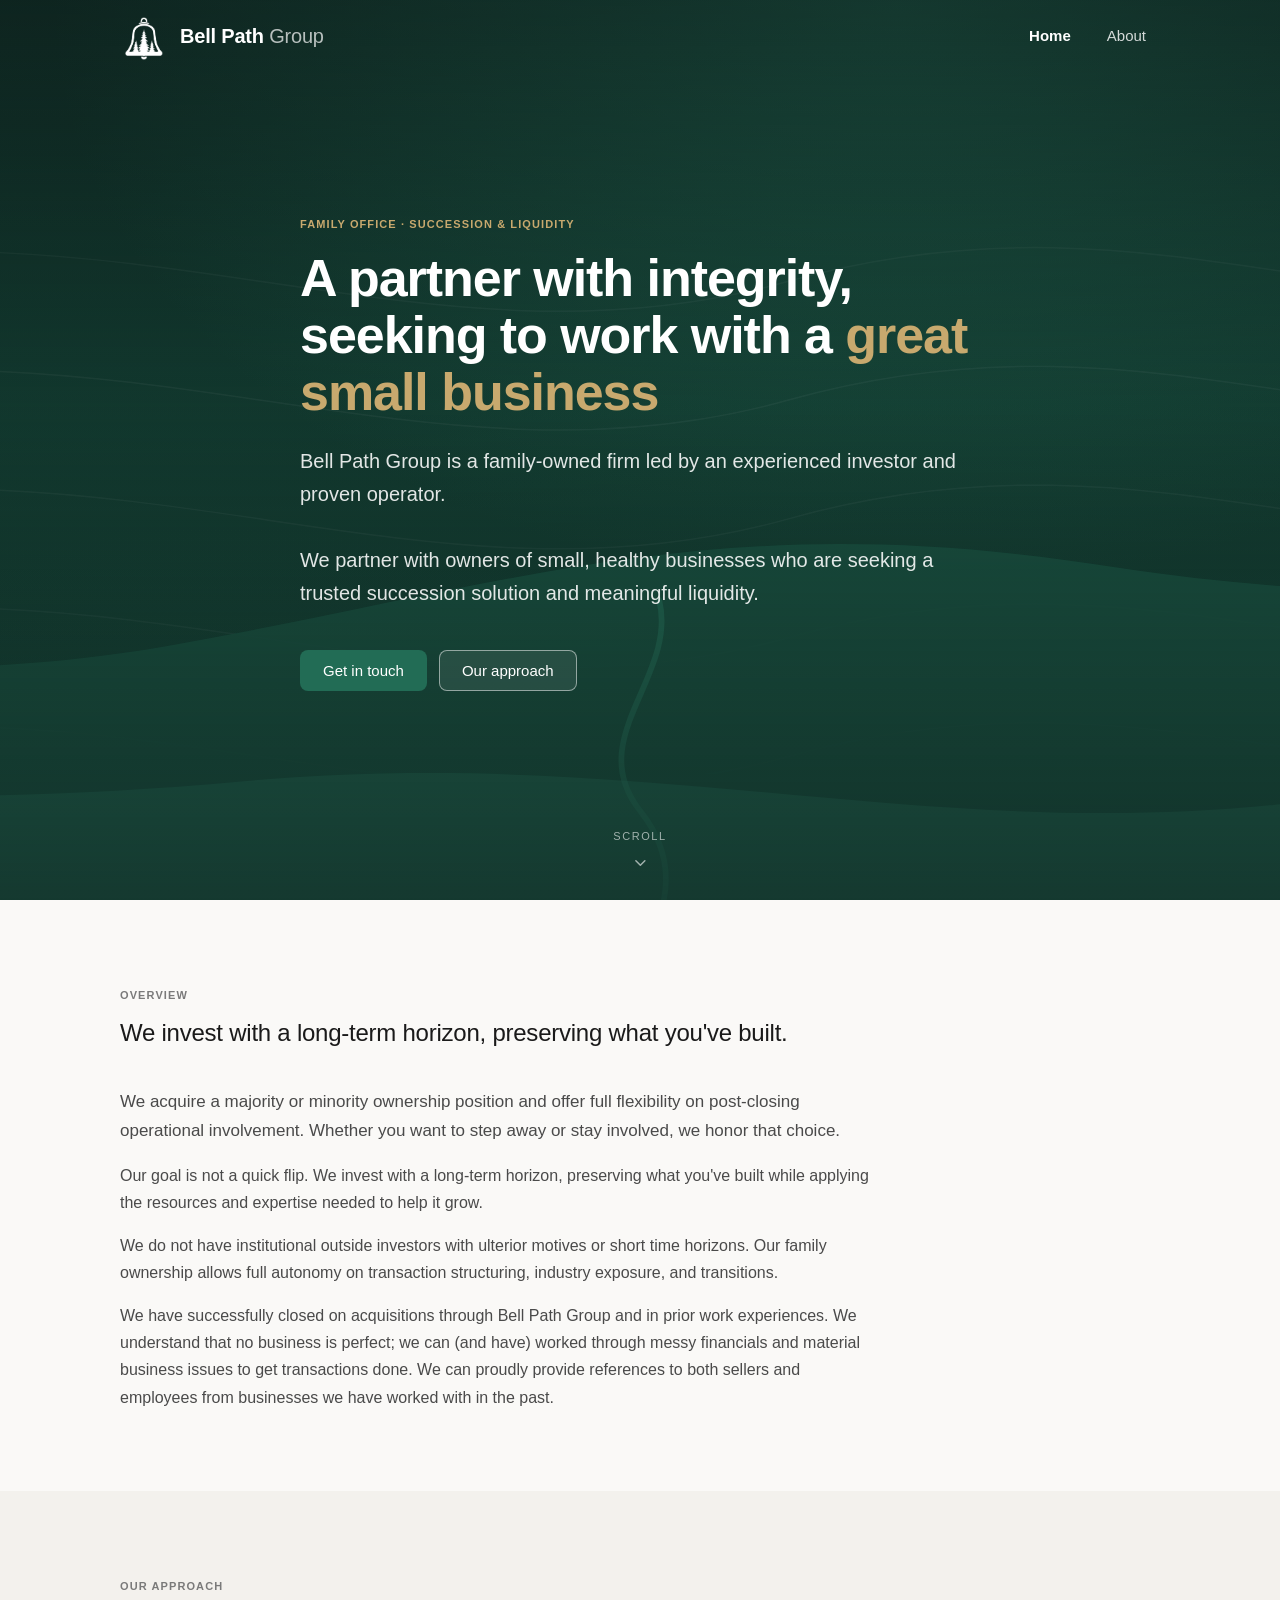
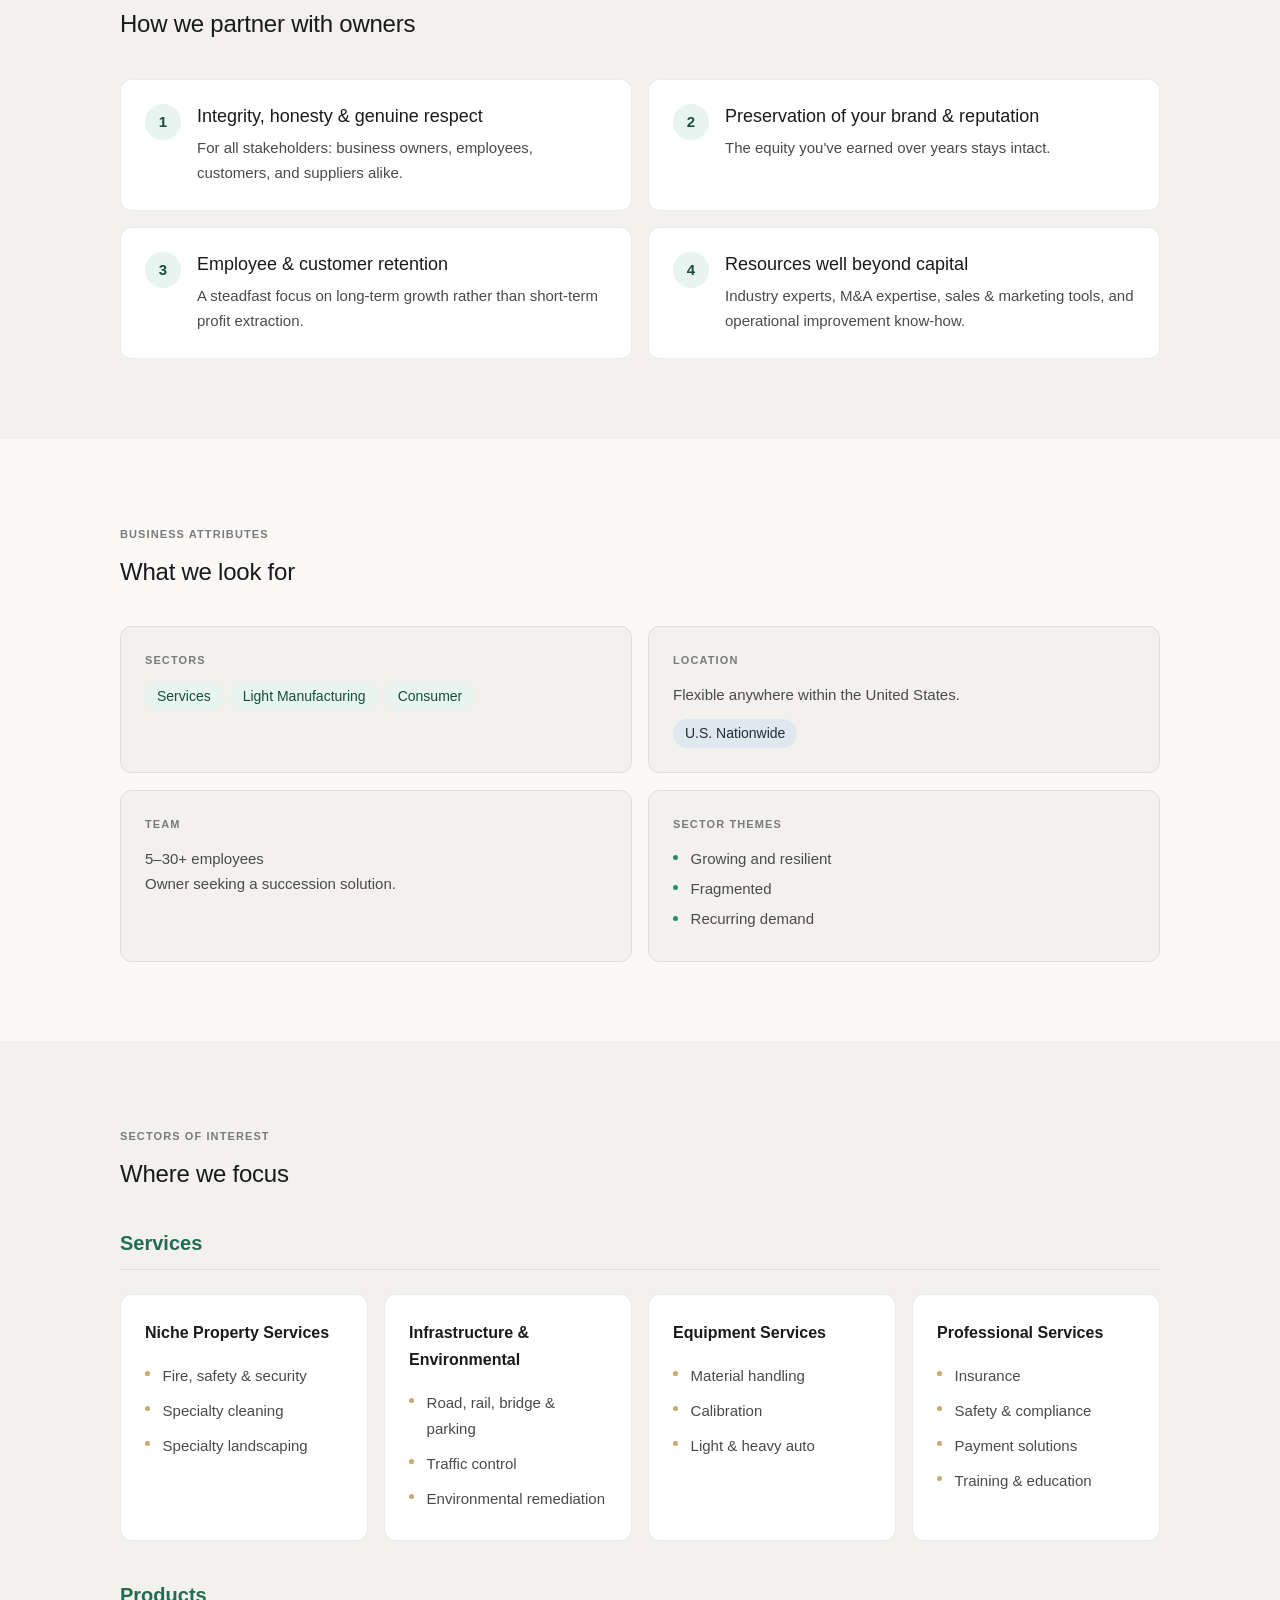
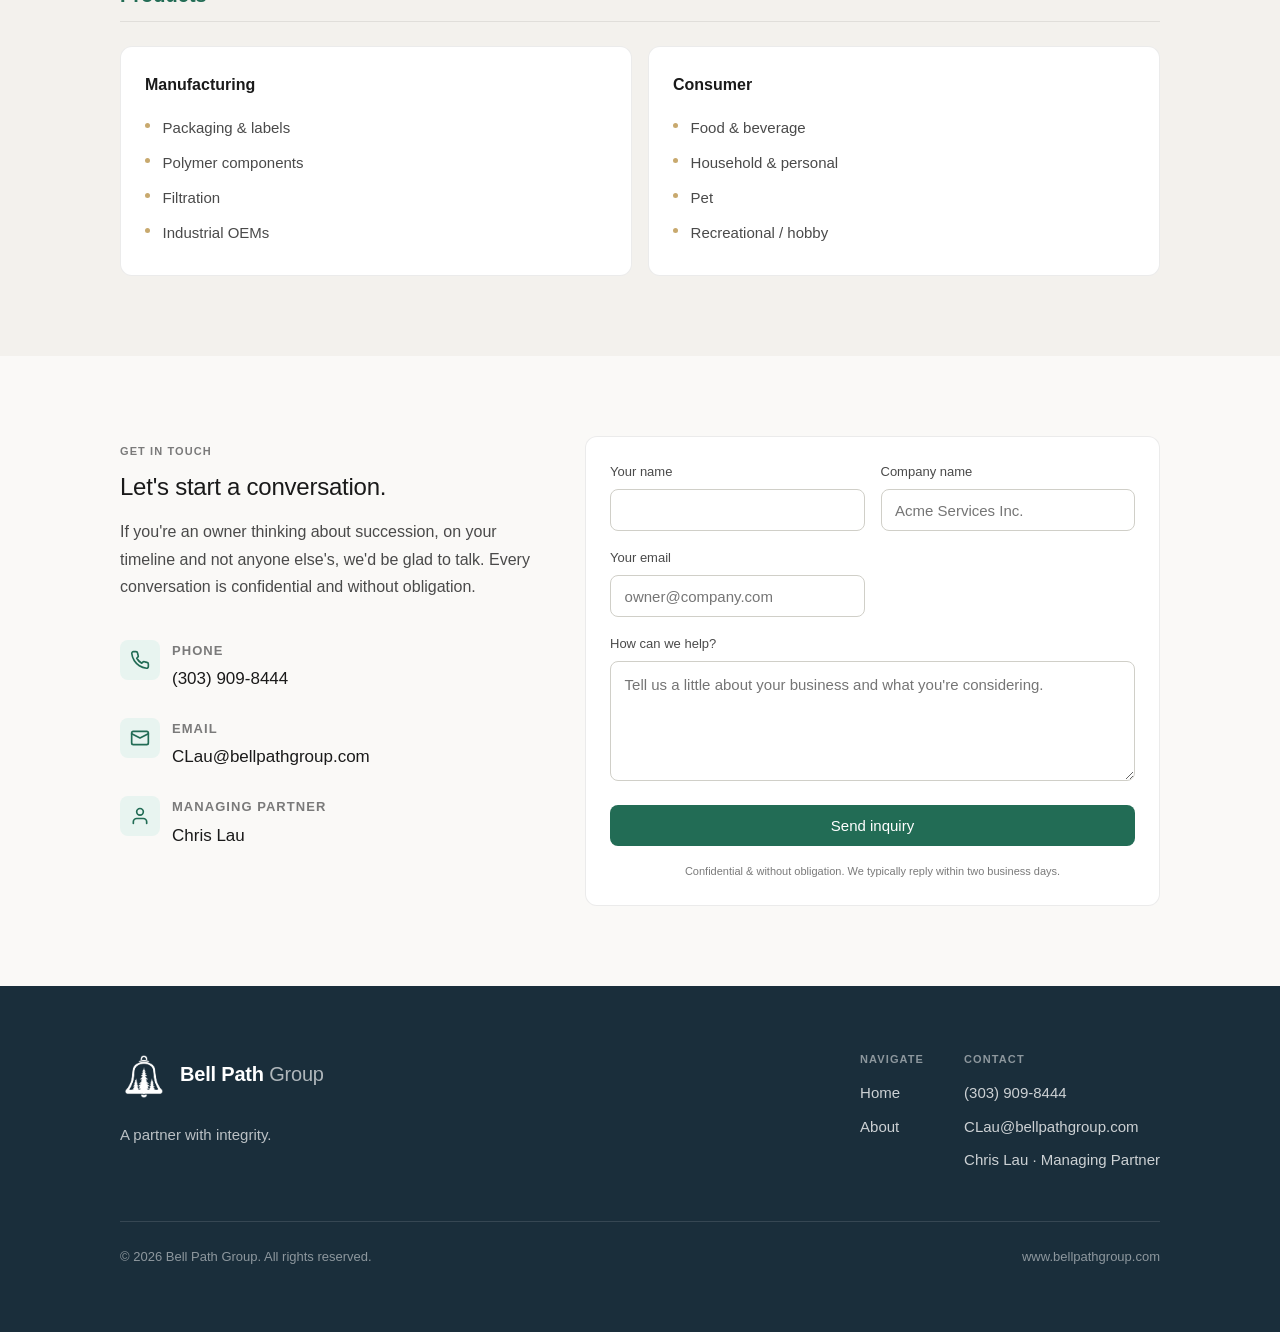
==== commit c797e20a: "Remove Brochure PDF link from footer navigation Co-Authored-By: Claude Sonnet 4.6 <noreply@anthropic" ====
--- a/index.html
+++ b/index.html
@@ -20,8 +20,8 @@
   <link rel="icon" type="image/png" sizes="64x64" href="assets/favicon.png" />
   <link rel="apple-touch-icon" href="assets/apple-touch-icon.png" />
 
-  <link rel="preload" href="assets/css/styles.css" as="style" />
-  <link rel="stylesheet" href="assets/css/styles.css" />
+  <link rel="preload" href="assets/css/styles.css?v=2" as="style" />
+  <link rel="stylesheet" href="assets/css/styles.css?v=2" />
 </head>
 <body>
   <a class="skip-link" href="#main">Skip to content</a>
@@ -334,8 +334,7 @@
 
           <!-- Right: contact form (Web3Forms) -->
           <div class="card contact-card reveal" data-delay="1">
-            <form id="inquiry-form" method="POST" action="https://api.web3forms.com/submit">
-              <input type="hidden" name="access_key" value="f7a4c2f8-118b-4cdc-b929-c0ab3ffe552f" />
+            <form id="inquiry-form" method="POST" action="/.netlify/functions/contact">
               <input type="hidden" name="subject" value="New Inquiry — Bell Path Group" />
               <input type="hidden" name="from_name" value="Bell Path Group Website" />
               <input type="checkbox" name="botcheck" style="display:none" />
@@ -390,7 +389,6 @@
           <h4>Navigate</h4>
           <a href="/">Home</a>
           <a href="/about/">About</a>
-          <a href="assets/brochure.pdf" target="_blank" rel="noopener">Brochure (PDF)</a>
         </div>
         <div class="footer__col">
           <h4>Contact</h4>
@@ -409,6 +407,6 @@
     </div>
   </footer>
 
-  <script src="assets/js/main.js" defer></script>
+  <script src="assets/js/main.js?v=2" defer></script>
 </body>
 </html>
